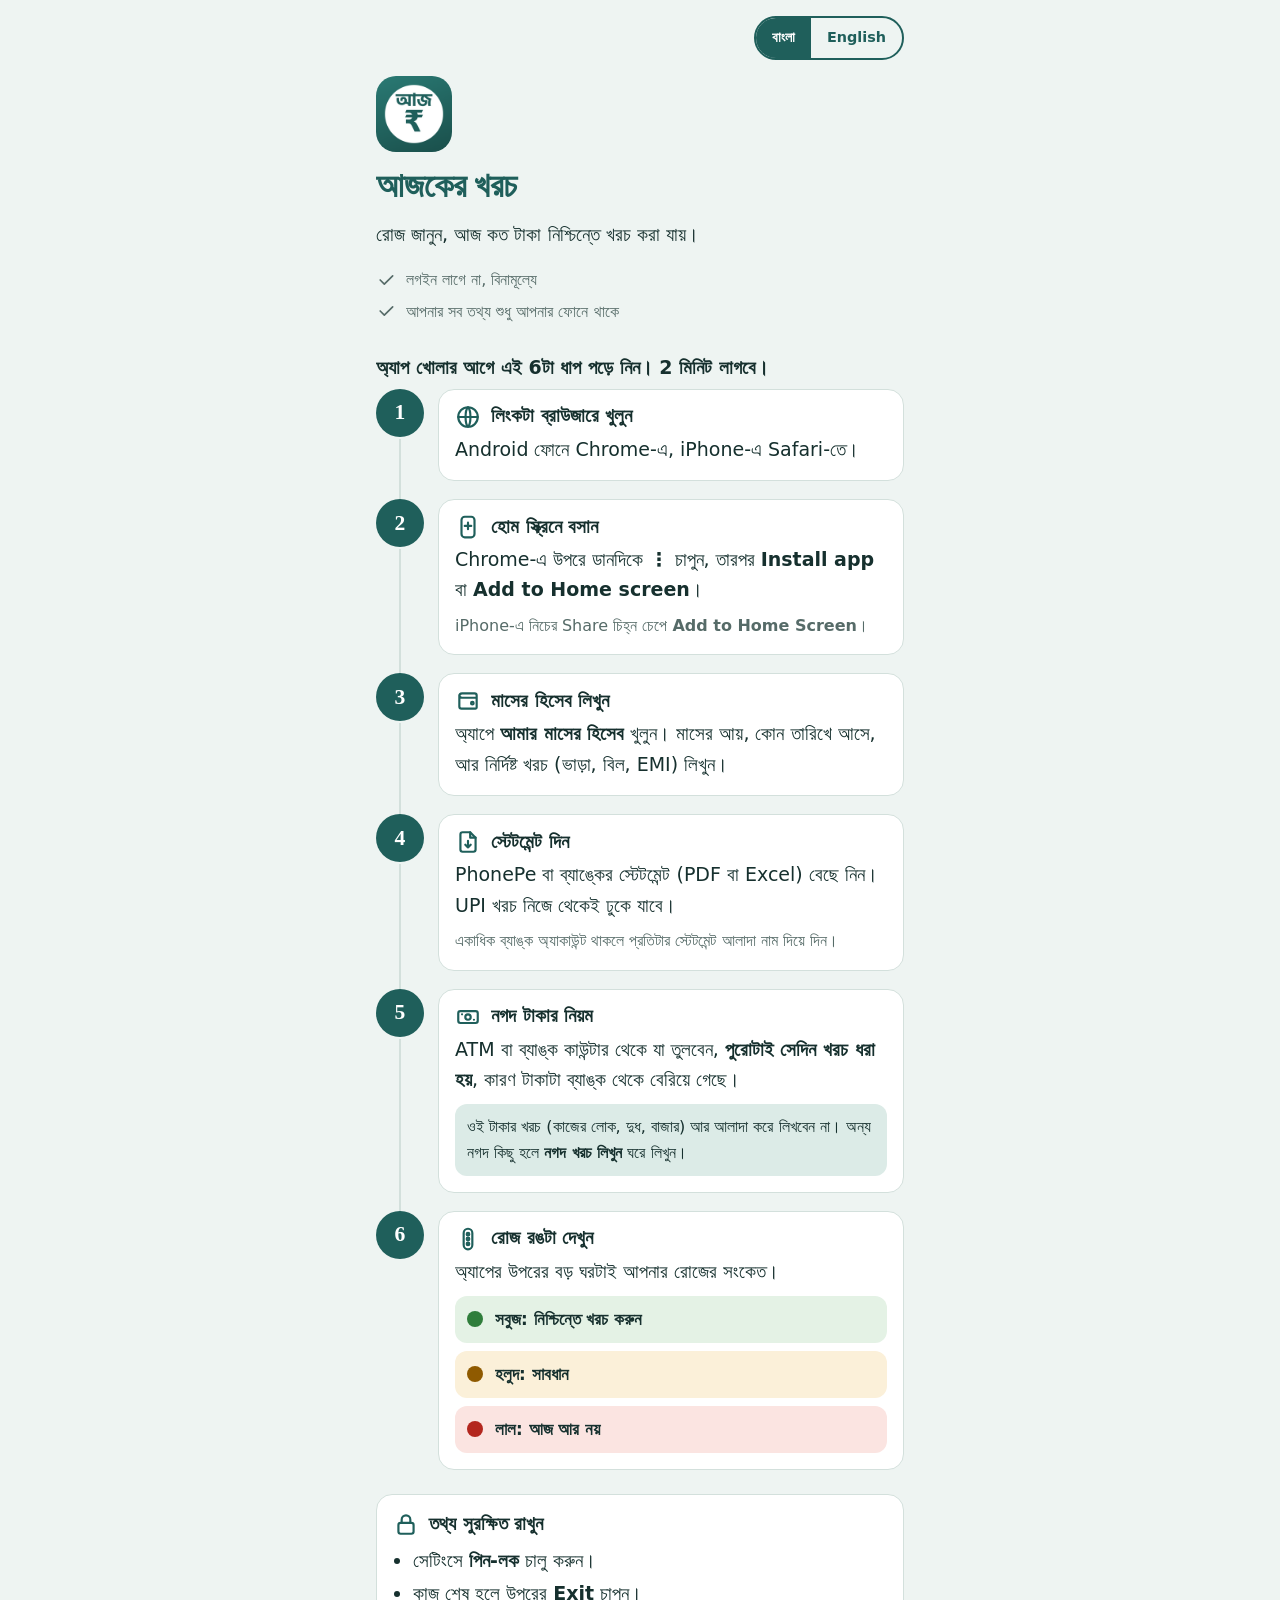
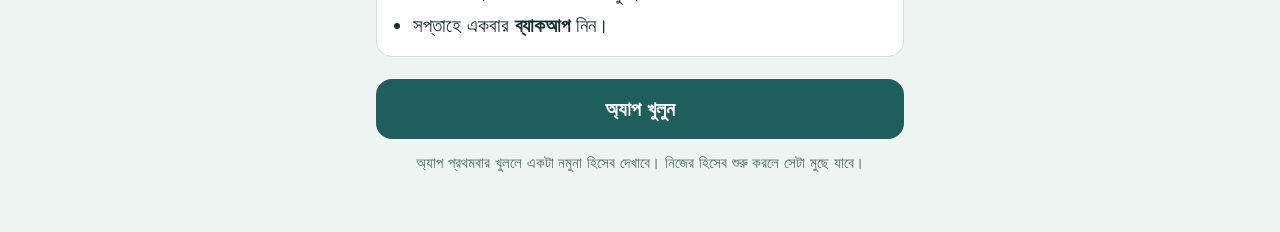
==== guide.html @ 4e5c52bc "Add a one-page start guide (Bengali/English): 6 steps, cash rule, safety tips, Open the app button C" ====
<!doctype html>
<html lang="bn">
<head>
<meta charset="utf-8">
<meta http-equiv="Content-Security-Policy" content="default-src 'none'; script-src 'unsafe-inline'; style-src 'self' 'unsafe-inline' https://fonts.googleapis.com; font-src https://fonts.gstatic.com; img-src 'self'; base-uri 'none'; form-action 'none'">
<meta name="viewport" content="width=device-width, initial-scale=1">
<meta name="theme-color" content="#1f5f5b">
<title>আজকের খরচ · শুরু করার গাইড</title>
<meta name="description" content="আজকের খরচ: ৬টা সহজ ধাপে অ্যাপটা শুরু করুন। Today's Spend: start in 6 easy steps.">
<meta property="og:title" content="আজকের খরচ · Today's Spend">
<meta property="og:description" content="রোজ জানুন আজ কত টাকা নিশ্চিন্তে খরচ করা যায়। ৬টা সহজ ধাপ। No login, your data stays on your phone.">
<meta property="og:image" content="https://pappa6.github.io/ajker-khoroch/icon-512.png">
<meta property="og:type" content="website">
<link rel="icon" href="icon-192.png" type="image/png">
<link rel="apple-touch-icon" href="apple-touch-icon.png">
<link rel="preconnect" href="https://fonts.googleapis.com">
<link rel="stylesheet" href="https://fonts.googleapis.com/css2?family=Hind+Siliguri:wght@400;500;600;700&family=Noto+Serif+Bengali:wght@600;800&display=swap">
<style>
:root{
  color-scheme:light dark;
  --bg:#eef4f2; --card:#ffffff; --ink:#16302e; --muted:#566b68; --line:#d3e0dc;
  --teal:#1f5f5b; --teal-soft:#dcebe7; --on-teal:#ffffff;
  --go:#2f7d3b; --go-bg:#e4f2e5; --wait:#8f5a00; --wait-bg:#fbf0d9; --stop:#b3261e; --stop-bg:#fbe4e1;
  --f-display:"Noto Serif Bengali","Hind Siliguri",Georgia,serif;
  --f-body:"Hind Siliguri","Noto Sans Bengali",system-ui,sans-serif;
}
@media (prefers-color-scheme:dark){:root{
  --bg:#0f1816; --card:#17221f; --ink:#e6eeeb; --muted:#9fb2ad; --line:#2a3a36;
  --teal:#6cc0b8; --teal-soft:#1d3330; --on-teal:#0f1816;
  --go:#7fd08a; --go-bg:#1d3221; --wait:#f0b84c; --wait-bg:#3a2e14; --stop:#f2877f; --stop-bg:#3d1f1c}}
*{box-sizing:border-box}
html{-webkit-text-size-adjust:100%}
body{margin:0;background:var(--bg);color:var(--ink);font-family:var(--f-body);font-size:19px;line-height:1.6}
.wrap{max-width:560px;margin:0 auto;padding:16px 16px 56px}
.top{display:flex;justify-content:flex-end;padding-bottom:8px}
.lang{display:inline-flex;border:2px solid var(--teal);border-radius:999px;overflow:hidden}
.lang button{font:inherit;font-size:.9rem;font-weight:600;border:0;background:transparent;color:var(--teal);padding:6px 16px;min-height:40px;cursor:pointer}
.lang button[aria-pressed="true"]{background:var(--teal);color:var(--on-teal)}
:focus-visible{outline:3px solid var(--teal);outline-offset:3px}

.cover{display:flex;flex-direction:column;gap:14px;padding:8px 0 28px}
.cover img{width:76px;height:76px;border-radius:20px;display:block}
h1{font-family:var(--f-display);font-weight:800;font-size:2.1rem;line-height:1.2;margin:0;color:var(--teal)}
.promise{font-size:1.2rem;margin:0;max-width:30ch}
.facts{list-style:none;margin:2px 0 0;padding:0;display:flex;flex-direction:column;gap:6px;color:var(--muted);font-size:1rem}
.facts li{display:flex;gap:10px;align-items:center}
.facts svg{flex:none;width:20px;height:20px}
.lead{margin:0 0 6px;font-weight:600}

ol.steps{list-style:none;margin:0;padding:0}
.step{position:relative;display:grid;grid-template-columns:48px 1fr;gap:14px;padding-bottom:18px}
.step::before{content:"";position:absolute;left:23px;top:50px;bottom:-2px;width:2px;background:var(--line)}
.step:last-child::before{display:none}
.num{width:48px;height:48px;border-radius:50%;background:var(--teal);color:var(--on-teal);display:grid;place-items:center;font-family:var(--f-display);font-weight:800;font-size:1.35rem;position:relative}
.card{background:var(--card);border:1px solid var(--line);border-radius:16px;padding:14px 16px 16px}
.card h2{display:flex;align-items:center;gap:10px;margin:0 0 4px;font-size:1.2rem;line-height:1.3}
.card h2 svg{flex:none;width:26px;height:26px;color:var(--teal)}
.card p{margin:0;color:var(--ink)}
.card p+p{margin-top:8px}
.card .sub{color:var(--muted);font-size:1rem}
b,strong{font-weight:700}
.rule{margin-top:10px;padding:10px 12px;border-radius:12px;background:var(--teal-soft);font-size:1rem}
.lights{display:grid;gap:8px;margin-top:10px}
.light{display:flex;align-items:center;gap:12px;border-radius:12px;padding:10px 12px;font-weight:600;font-size:1.05rem}
.light i{flex:none;width:16px;height:16px;border-radius:50%;background:currentColor}
.light.go{background:var(--go-bg);color:var(--go)}
.light.wait{background:var(--wait-bg);color:var(--wait)}
.light.stop{background:var(--stop-bg);color:var(--stop)}
.light span{color:var(--ink)}

.safe{background:var(--card);border:1px solid var(--line);border-radius:16px;padding:14px 16px;margin:6px 0 22px}
.safe h2{display:flex;align-items:center;gap:10px;margin:0 0 6px;font-size:1.2rem}
.safe h2 svg{flex:none;width:26px;height:26px;color:var(--teal)}
.safe ul{margin:0;padding-left:20px}
.safe li{margin:2px 0}

.open{display:flex;align-items:center;justify-content:center;gap:10px;min-height:60px;border-radius:16px;background:var(--teal);color:var(--on-teal);font-weight:700;font-size:1.25rem;text-decoration:none;padding:12px 20px}
.open:active{transform:translateY(1px)}
.note{margin:12px 2px 0;color:var(--muted);font-size:.95rem;text-align:center}
@media (max-width:380px){body{font-size:18px}h1{font-size:1.8rem}.step{grid-template-columns:40px 1fr;gap:10px}.num{width:40px;height:40px;font-size:1.15rem}.step::before{left:19px;top:42px}}
</style>
</head>
<body>
<div class="wrap">

  <div class="top">
    <div class="lang" role="group" aria-label="Language / ভাষা">
      <button type="button" id="bBn" aria-pressed="true">বাংলা</button>
      <button type="button" id="bEn" aria-pressed="false">English</button>
    </div>
  </div>

  <header class="cover">
    <img src="icon-192.png" alt="" width="76" height="76">
    <h1 data-bn="আজকের খরচ" data-en="Today's Spend">আজকের খরচ</h1>
    <p class="promise" data-bn="রোজ জানুন, আজ কত টাকা নিশ্চিন্তে খরচ করা যায়।" data-en="Know every day how much you can safely spend today.">রোজ জানুন, আজ কত টাকা নিশ্চিন্তে খরচ করা যায়।</p>
    <ul class="facts">
      <li><svg viewBox="0 0 24 24" fill="none" stroke="currentColor" stroke-width="2" stroke-linecap="round" stroke-linejoin="round" aria-hidden="true"><path d="M5 12l5 5L20 7"/></svg><span data-bn="লগইন লাগে না, বিনামূল্যে" data-en="No login, free to use">লগইন লাগে না, বিনামূল্যে</span></li>
      <li><svg viewBox="0 0 24 24" fill="none" stroke="currentColor" stroke-width="2" stroke-linecap="round" stroke-linejoin="round" aria-hidden="true"><path d="M5 12l5 5L20 7"/></svg><span data-bn="আপনার সব তথ্য শুধু আপনার ফোনে থাকে" data-en="Your data stays only on your phone">আপনার সব তথ্য শুধু আপনার ফোনে থাকে</span></li>
    </ul>
  </header>

  <p class="lead" data-bn="অ্যাপ খোলার আগে এই 6টা ধাপ পড়ে নিন। 2 মিনিট লাগবে।" data-en="Read these 6 steps before you open the app. It takes 2 minutes.">অ্যাপ খোলার আগে এই 6টা ধাপ পড়ে নিন। 2 মিনিট লাগবে।</p>

  <ol class="steps">

    <li class="step">
      <div class="num" aria-hidden="true">1</div>
      <div class="card">
        <h2><svg viewBox="0 0 24 24" fill="none" stroke="currentColor" stroke-width="2" stroke-linecap="round" stroke-linejoin="round" aria-hidden="true"><circle cx="12" cy="12" r="9"/><path d="M3 12h18M12 3c3 3 3 15 0 18M12 3c-3 3-3 15 0 18"/></svg><span data-bn="লিংকটা ব্রাউজারে খুলুন" data-en="Open the link in your browser">লিংকটা ব্রাউজারে খুলুন</span></h2>
        <p data-bn="Android ফোনে Chrome-এ, iPhone-এ Safari-তে।" data-en="Use Chrome on an Android phone, Safari on an iPhone.">Android ফোনে Chrome-এ, iPhone-এ Safari-তে।</p>
      </div>
    </li>

    <li class="step">
      <div class="num" aria-hidden="true">2</div>
      <div class="card">
        <h2><svg viewBox="0 0 24 24" fill="none" stroke="currentColor" stroke-width="2" stroke-linecap="round" stroke-linejoin="round" aria-hidden="true"><rect x="6" y="2.5" width="12" height="19" rx="3"/><path d="M12 8v6M9 11h6"/></svg><span data-bn="হোম স্ক্রিনে বসান" data-en="Add it to your home screen">হোম স্ক্রিনে বসান</span></h2>
        <p data-bn="Chrome-এ উপরে ডানদিকে <b>⋮</b> চাপুন, তারপর <b>Install app</b> বা <b>Add to Home screen</b>।" data-en="In Chrome tap <b>⋮</b> at the top right, then <b>Install app</b> or <b>Add to Home screen</b>.">Chrome-এ উপরে ডানদিকে <b>⋮</b> চাপুন, তারপর <b>Install app</b> বা <b>Add to Home screen</b>।</p>
        <p class="sub" data-bn="iPhone-এ নিচের Share চিহ্ন চেপে <b>Add to Home Screen</b>।" data-en="On iPhone tap the Share icon, then <b>Add to Home Screen</b>.">iPhone-এ নিচের Share চিহ্ন চেপে <b>Add to Home Screen</b>।</p>
      </div>
    </li>

    <li class="step">
      <div class="num" aria-hidden="true">3</div>
      <div class="card">
        <h2><svg viewBox="0 0 24 24" fill="none" stroke="currentColor" stroke-width="2" stroke-linecap="round" stroke-linejoin="round" aria-hidden="true"><path d="M4 7.5A2.5 2.5 0 016.5 5H18a2 2 0 012 2v2H6.5A2.5 2.5 0 014 6.5zM4 7.5V17a2 2 0 002 2h13a1 1 0 001-1V9H6.5"/><circle cx="16" cy="14" r="1.2"/></svg><span data-bn="মাসের হিসেব লিখুন" data-en="Enter your monthly budget">মাসের হিসেব লিখুন</span></h2>
        <p data-bn="অ্যাপে <b>আমার মাসের হিসেব</b> খুলুন। মাসের আয়, কোন তারিখে আসে, আর নির্দিষ্ট খরচ (ভাড়া, বিল, EMI) লিখুন।" data-en="Open <b>My monthly budget</b> in the app. Enter your income, the date it arrives, and fixed costs (rent, bills, EMI).">অ্যাপে <b>আমার মাসের হিসেব</b> খুলুন। মাসের আয়, কোন তারিখে আসে, আর নির্দিষ্ট খরচ (ভাড়া, বিল, EMI) লিখুন।</p>
      </div>
    </li>

    <li class="step">
      <div class="num" aria-hidden="true">4</div>
      <div class="card">
        <h2><svg viewBox="0 0 24 24" fill="none" stroke="currentColor" stroke-width="2" stroke-linecap="round" stroke-linejoin="round" aria-hidden="true"><path d="M14 3H7a2 2 0 00-2 2v14a2 2 0 002 2h10a2 2 0 002-2V8z"/><path d="M14 3v5h5M12 11v6M9.5 14.5L12 17l2.5-2.5"/></svg><span data-bn="স্টেটমেন্ট দিন" data-en="Add your statement">স্টেটমেন্ট দিন</span></h2>
        <p data-bn="PhonePe বা ব্যাঙ্কের স্টেটমেন্ট (PDF বা Excel) বেছে নিন। UPI খরচ নিজে থেকেই ঢুকে যাবে।" data-en="Choose your PhonePe or bank statement (PDF or Excel). Your UPI payments are added automatically.">PhonePe বা ব্যাঙ্কের স্টেটমেন্ট (PDF বা Excel) বেছে নিন। UPI খরচ নিজে থেকেই ঢুকে যাবে।</p>
        <p class="sub" data-bn="একাধিক ব্যাঙ্ক অ্যাকাউন্ট থাকলে প্রতিটার স্টেটমেন্ট আলাদা নাম দিয়ে দিন।" data-en="With more than one bank account, add each statement under its own name.">একাধিক ব্যাঙ্ক অ্যাকাউন্ট থাকলে প্রতিটার স্টেটমেন্ট আলাদা নাম দিয়ে দিন।</p>
      </div>
    </li>

    <li class="step">
      <div class="num" aria-hidden="true">5</div>
      <div class="card">
        <h2><svg viewBox="0 0 24 24" fill="none" stroke="currentColor" stroke-width="2" stroke-linecap="round" stroke-linejoin="round" aria-hidden="true"><rect x="3" y="6.5" width="18" height="11" rx="2"/><circle cx="12" cy="12" r="2.5"/><path d="M6.5 9.5v.01M17.5 14.5v.01"/></svg><span data-bn="নগদ টাকার নিয়ম" data-en="The cash rule">নগদ টাকার নিয়ম</span></h2>
        <p data-bn="ATM বা ব্যাঙ্ক কাউন্টার থেকে যা তুলবেন, <b>পুরোটাই সেদিন খরচ ধরা হয়</b>, কারণ টাকাটা ব্যাঙ্ক থেকে বেরিয়ে গেছে।" data-en="Whatever you take out at an ATM or bank counter <b>counts as spent in full that day</b>, because it has left your bank.">ATM বা ব্যাঙ্ক কাউন্টার থেকে যা তুলবেন, <b>পুরোটাই সেদিন খরচ ধরা হয়</b>, কারণ টাকাটা ব্যাঙ্ক থেকে বেরিয়ে গেছে।</p>
        <div class="rule" data-bn="ওই টাকার খরচ (কাজের লোক, দুধ, বাজার) আর আলাদা করে লিখবেন না। অন্য নগদ কিছু হলে <b>নগদ খরচ লিখুন</b> ঘরে লিখুন।" data-en="Do not enter spending from that cash again (help, milk, groceries). For any other cash, use <b>Add cash spending</b>.">ওই টাকার খরচ (কাজের লোক, দুধ, বাজার) আর আলাদা করে লিখবেন না। অন্য নগদ কিছু হলে <b>নগদ খরচ লিখুন</b> ঘরে লিখুন।</div>
      </div>
    </li>

    <li class="step">
      <div class="num" aria-hidden="true">6</div>
      <div class="card">
        <h2><svg viewBox="0 0 24 24" fill="none" stroke="currentColor" stroke-width="2" stroke-linecap="round" stroke-linejoin="round" aria-hidden="true"><rect x="8" y="2.5" width="8" height="19" rx="4"/><circle cx="12" cy="7.5" r="1.2"/><circle cx="12" cy="12" r="1.2"/><circle cx="12" cy="16.5" r="1.2"/></svg><span data-bn="রোজ রঙটা দেখুন" data-en="Check the colour every day">রোজ রঙটা দেখুন</span></h2>
        <p data-bn="অ্যাপের উপরের বড় ঘরটাই আপনার রোজের সংকেত।" data-en="The big box at the top of the app is your daily signal.">অ্যাপের উপরের বড় ঘরটাই আপনার রোজের সংকেত।</p>
        <div class="lights">
          <div class="light go"><i></i><span data-bn="সবুজ: নিশ্চিন্তে খরচ করুন" data-en="Green: spend freely">সবুজ: নিশ্চিন্তে খরচ করুন</span></div>
          <div class="light wait"><i></i><span data-bn="হলুদ: সাবধান" data-en="Yellow: be careful">হলুদ: সাবধান</span></div>
          <div class="light stop"><i></i><span data-bn="লাল: আজ আর নয়" data-en="Red: stop for today">লাল: আজ আর নয়</span></div>
        </div>
      </div>
    </li>

  </ol>

  <section class="safe" aria-labelledby="safeH">
    <h2 id="safeH"><svg viewBox="0 0 24 24" fill="none" stroke="currentColor" stroke-width="2" stroke-linecap="round" stroke-linejoin="round" aria-hidden="true"><rect x="5" y="11" width="14" height="10" rx="2"/><path d="M8 11V8a4 4 0 018 0v3"/></svg><span data-bn="তথ্য সুরক্ষিত রাখুন" data-en="Keep your data safe">তথ্য সুরক্ষিত রাখুন</span></h2>
    <ul>
      <li data-bn="সেটিংসে <b>পিন-লক</b> চালু করুন।" data-en="Turn on the <b>PIN lock</b> in settings.">সেটিংসে <b>পিন-লক</b> চালু করুন।</li>
      <li data-bn="কাজ শেষ হলে উপরের <b>Exit</b> চাপুন।" data-en="When you finish, tap <b>Exit</b> at the top.">কাজ শেষ হলে উপরের <b>Exit</b> চাপুন।</li>
      <li data-bn="সপ্তাহে একবার <b>ব্যাকআপ</b> নিন।" data-en="Take a <b>backup</b> once a week.">সপ্তাহে একবার <b>ব্যাকআপ</b> নিন।</li>
    </ul>
  </section>

  <a class="open" href="./" data-bn="অ্যাপ খুলুন" data-en="Open the app">অ্যাপ খুলুন</a>
  <p class="note" data-bn="অ্যাপ প্রথমবার খুললে একটা নমুনা হিসেব দেখাবে। নিজের হিসেব শুরু করলে সেটা মুছে যাবে।" data-en="The first time, the app shows a sample budget. It disappears when you start your own.">অ্যাপ প্রথমবার খুললে একটা নমুনা হিসেব দেখাবে। নিজের হিসেব শুরু করলে সেটা মুছে যাবে।</p>

</div>
<script>
(function(){
  var KEY="ajkerKhoroch.guideLang",lang="bn";
  try{var s=localStorage.getItem(KEY);if(s==="en"||s==="bn")lang=s}catch(e){}
  function apply(){
    document.documentElement.lang=lang;
    var els=document.querySelectorAll("[data-bn]");
    for(var i=0;i<els.length;i++){var t=els[i].getAttribute("data-"+lang);if(t!==null)els[i].innerHTML=t}
    document.title=lang==="en"?"Today's Spend · Getting started":"আজকের খরচ · শুরু করার গাইড";
    document.getElementById("bBn").setAttribute("aria-pressed",lang==="bn");
    document.getElementById("bEn").setAttribute("aria-pressed",lang==="en");
  }
  function set(l){lang=l;try{localStorage.setItem(KEY,l)}catch(e){}apply()}
  document.getElementById("bBn").onclick=function(){set("bn")};
  document.getElementById("bEn").onclick=function(){set("en")};
  apply();
})();
</script>
</body>
</html>
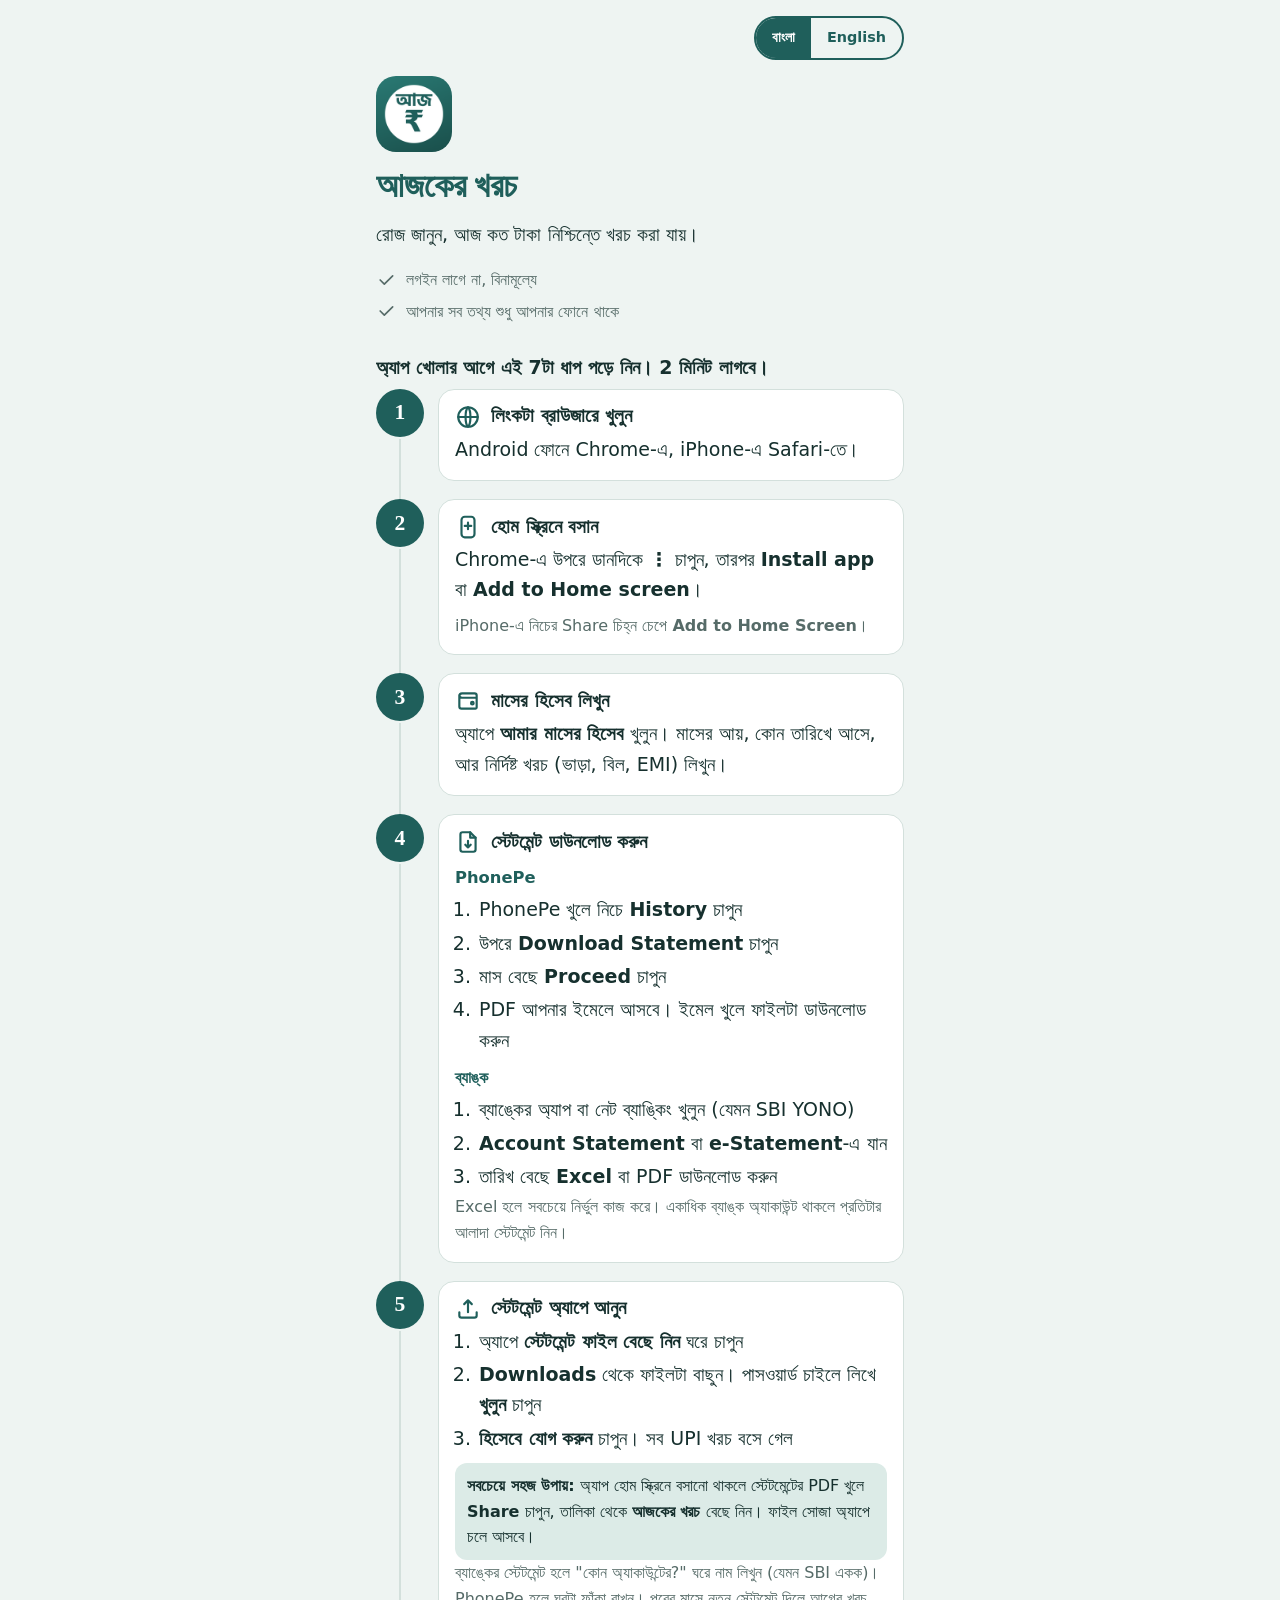
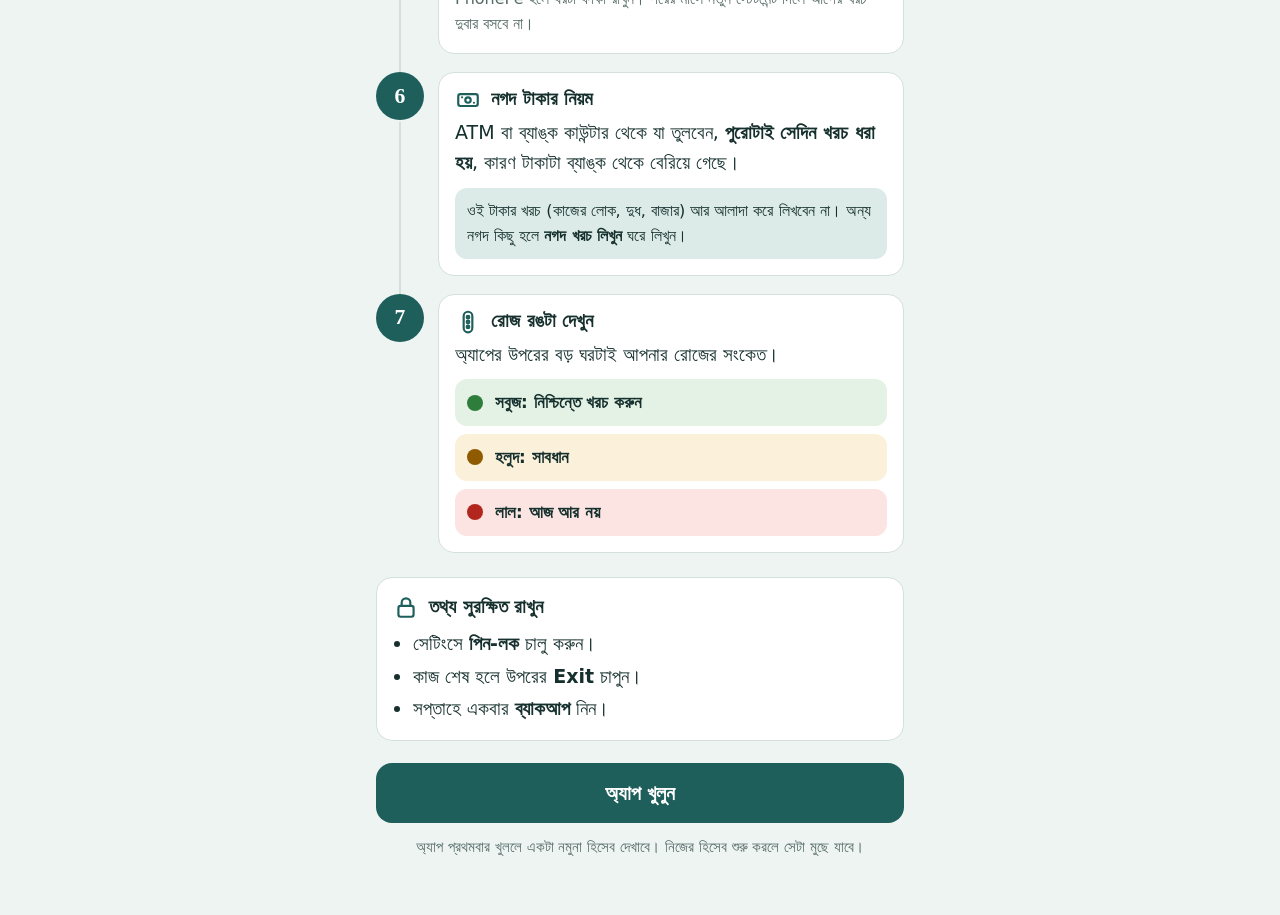
==== commit 914571ee: "Guide: add how to download a statement (PhonePe / bank) and how to bring it into the app; now 7 step" ====
--- a/guide.html
+++ b/guide.html
@@ -2,13 +2,13 @@
 <html lang="bn">
 <head>
 <meta charset="utf-8">
-<meta http-equiv="Content-Security-Policy" content="default-src 'none'; script-src 'unsafe-inline'; style-src 'self' 'unsafe-inline' https://fonts.googleapis.com; font-src https://fonts.gstatic.com; img-src 'self'; base-uri 'none'; form-action 'none'">
+<meta http-equiv="Content-Security-Policy" content="default-src 'none'; script-src 'unsafe-inline'; style-src 'self' 'unsafe-inline' https://fonts.googleapis.com; font-src https://fonts.gstatic.com; img-src 'self' data:; base-uri 'none'; form-action 'none'">
 <meta name="viewport" content="width=device-width, initial-scale=1">
 <meta name="theme-color" content="#1f5f5b">
 <title>আজকের খরচ · শুরু করার গাইড</title>
-<meta name="description" content="আজকের খরচ: ৬টা সহজ ধাপে অ্যাপটা শুরু করুন। Today's Spend: start in 6 easy steps.">
+<meta name="description" content="আজকের খরচ: 7টা সহজ ধাপে অ্যাপটা শুরু করুন। Today's Spend: start in 7 easy steps.">
 <meta property="og:title" content="আজকের খরচ · Today's Spend">
-<meta property="og:description" content="রোজ জানুন আজ কত টাকা নিশ্চিন্তে খরচ করা যায়। ৬টা সহজ ধাপ। No login, your data stays on your phone.">
+<meta property="og:description" content="রোজ জানুন আজ কত টাকা নিশ্চিন্তে খরচ করা যায়। 7টা সহজ ধাপ। No login, your data stays on your phone.">
 <meta property="og:image" content="https://pappa6.github.io/ajker-khoroch/icon-512.png">
 <meta property="og:type" content="website">
 <link rel="icon" href="icon-192.png" type="image/png">
@@ -59,6 +59,8 @@
 .card p+p{margin-top:8px}
 .card .sub{color:var(--muted);font-size:1rem}
 b,strong{font-weight:700}
+.how{margin:10px 0 0}.how h3{margin:0 0 2px;font-size:1.02rem;color:var(--teal);font-weight:700}
+ol.mini{margin:0;padding-left:22px}ol.mini li{margin:3px 0;padding-left:2px}
 .rule{margin-top:10px;padding:10px 12px;border-radius:12px;background:var(--teal-soft);font-size:1rem}
 .lights{display:grid;gap:8px;margin-top:10px}
 .light{display:flex;align-items:center;gap:12px;border-radius:12px;padding:10px 12px;font-weight:600;font-size:1.05rem}
@@ -91,7 +93,7 @@
   </div>
 
   <header class="cover">
-    <img src="icon-192.png" alt="" width="76" height="76">
+    <img src="[data-uri]" alt="" width="76" height="76">
     <h1 data-bn="আজকের খরচ" data-en="Today's Spend">আজকের খরচ</h1>
     <p class="promise" data-bn="রোজ জানুন, আজ কত টাকা নিশ্চিন্তে খরচ করা যায়।" data-en="Know every day how much you can safely spend today.">রোজ জানুন, আজ কত টাকা নিশ্চিন্তে খরচ করা যায়।</p>
     <ul class="facts">
@@ -100,7 +102,7 @@
     </ul>
   </header>
 
-  <p class="lead" data-bn="অ্যাপ খোলার আগে এই 6টা ধাপ পড়ে নিন। 2 মিনিট লাগবে।" data-en="Read these 6 steps before you open the app. It takes 2 minutes.">অ্যাপ খোলার আগে এই 6টা ধাপ পড়ে নিন। 2 মিনিট লাগবে।</p>
+  <p class="lead" data-bn="অ্যাপ খোলার আগে এই 7টা ধাপ পড়ে নিন। 2 মিনিট লাগবে।" data-en="Read these 7 steps before you open the app. It takes 2 minutes.">অ্যাপ খোলার আগে এই 7টা ধাপ পড়ে নিন। 2 মিনিট লাগবে।</p>
 
   <ol class="steps">
 
@@ -132,14 +134,25 @@
     <li class="step">
       <div class="num" aria-hidden="true">4</div>
       <div class="card">
-        <h2><svg viewBox="0 0 24 24" fill="none" stroke="currentColor" stroke-width="2" stroke-linecap="round" stroke-linejoin="round" aria-hidden="true"><path d="M14 3H7a2 2 0 00-2 2v14a2 2 0 002 2h10a2 2 0 002-2V8z"/><path d="M14 3v5h5M12 11v6M9.5 14.5L12 17l2.5-2.5"/></svg><span data-bn="স্টেটমেন্ট দিন" data-en="Add your statement">স্টেটমেন্ট দিন</span></h2>
-        <p data-bn="PhonePe বা ব্যাঙ্কের স্টেটমেন্ট (PDF বা Excel) বেছে নিন। UPI খরচ নিজে থেকেই ঢুকে যাবে।" data-en="Choose your PhonePe or bank statement (PDF or Excel). Your UPI payments are added automatically.">PhonePe বা ব্যাঙ্কের স্টেটমেন্ট (PDF বা Excel) বেছে নিন। UPI খরচ নিজে থেকেই ঢুকে যাবে।</p>
-        <p class="sub" data-bn="একাধিক ব্যাঙ্ক অ্যাকাউন্ট থাকলে প্রতিটার স্টেটমেন্ট আলাদা নাম দিয়ে দিন।" data-en="With more than one bank account, add each statement under its own name.">একাধিক ব্যাঙ্ক অ্যাকাউন্ট থাকলে প্রতিটার স্টেটমেন্ট আলাদা নাম দিয়ে দিন।</p>
+        <h2><svg viewBox="0 0 24 24" fill="none" stroke="currentColor" stroke-width="2" stroke-linecap="round" stroke-linejoin="round" aria-hidden="true"><path d="M14 3H7a2 2 0 00-2 2v14a2 2 0 002 2h10a2 2 0 002-2V8z"/><path d="M14 3v5h5M12 11v6M9.5 14.5L12 17l2.5-2.5"/></svg><span data-bn="স্টেটমেন্ট ডাউনলোড করুন" data-en="Download your statement">স্টেটমেন্ট ডাউনলোড করুন</span></h2>
+        <div class="how"><h3>PhonePe</h3><ol class="mini"><li data-bn="PhonePe খুলে নিচে <b>History</b> চাপুন" data-en="Open PhonePe and tap <b>History</b> at the bottom">PhonePe খুলে নিচে <b>History</b> চাপুন</li><li data-bn="উপরে <b>Download Statement</b> চাপুন" data-en="Tap <b>Download Statement</b> at the top">উপরে <b>Download Statement</b> চাপুন</li><li data-bn="মাস বেছে <b>Proceed</b> চাপুন" data-en="Choose the months and tap <b>Proceed</b>">মাস বেছে <b>Proceed</b> চাপুন</li><li data-bn="PDF আপনার ইমেলে আসবে। ইমেল খুলে ফাইলটা ডাউনলোড করুন" data-en="The PDF arrives in your email. Open it and download the file">PDF আপনার ইমেলে আসবে। ইমেল খুলে ফাইলটা ডাউনলোড করুন</li></ol></div>
+        <div class="how"><h3 data-bn="ব্যাঙ্ক" data-en="Bank">ব্যাঙ্ক</h3><ol class="mini"><li data-bn="ব্যাঙ্কের অ্যাপ বা নেট ব্যাঙ্কিং খুলুন (যেমন SBI YONO)" data-en="Open your bank app or net banking (for example SBI YONO)">ব্যাঙ্কের অ্যাপ বা নেট ব্যাঙ্কিং খুলুন (যেমন SBI YONO)</li><li data-bn="<b>Account Statement</b> বা <b>e-Statement</b>-এ যান" data-en="Go to <b>Account Statement</b> or <b>e-Statement</b>"><b>Account Statement</b> বা <b>e-Statement</b>-এ যান</li><li data-bn="তারিখ বেছে <b>Excel</b> বা PDF ডাউনলোড করুন" data-en="Choose the dates and download as <b>Excel</b> or PDF">তারিখ বেছে <b>Excel</b> বা PDF ডাউনলোড করুন</li></ol></div>
+        <p class="sub" data-bn="Excel হলে সবচেয়ে নির্ভুল কাজ করে। একাধিক ব্যাঙ্ক অ্যাকাউন্ট থাকলে প্রতিটার আলাদা স্টেটমেন্ট নিন।" data-en="Excel works most accurately. With more than one bank account, download a separate statement for each.">Excel হলে সবচেয়ে নির্ভুল কাজ করে। একাধিক ব্যাঙ্ক অ্যাকাউন্ট থাকলে প্রতিটার আলাদা স্টেটমেন্ট নিন।</p>
       </div>
     </li>
 
     <li class="step">
       <div class="num" aria-hidden="true">5</div>
+      <div class="card">
+        <h2><svg viewBox="0 0 24 24" fill="none" stroke="currentColor" stroke-width="2" stroke-linecap="round" stroke-linejoin="round" aria-hidden="true"><path d="M4 15v3a2 2 0 002 2h12a2 2 0 002-2v-3"/><path d="M12 15V4M8.5 7.5L12 4l3.5 3.5"/></svg><span data-bn="স্টেটমেন্ট অ্যাপে আনুন" data-en="Bring the statement into the app">স্টেটমেন্ট অ্যাপে আনুন</span></h2>
+        <ol class="mini"><li data-bn="অ্যাপে <b>স্টেটমেন্ট ফাইল বেছে নিন</b> ঘরে চাপুন" data-en="In the app tap <b>Choose statement file</b>">অ্যাপে <b>স্টেটমেন্ট ফাইল বেছে নিন</b> ঘরে চাপুন</li><li data-bn="<b>Downloads</b> থেকে ফাইলটা বাছুন। পাসওয়ার্ড চাইলে লিখে <b>খুলুন</b> চাপুন" data-en="Pick the file from <b>Downloads</b>. If it asks for a password, type it and tap <b>Open</b>"><b>Downloads</b> থেকে ফাইলটা বাছুন। পাসওয়ার্ড চাইলে লিখে <b>খুলুন</b> চাপুন</li><li data-bn="<b>হিসেবে যোগ করুন</b> চাপুন। সব UPI খরচ বসে গেল" data-en="Tap <b>Add to my budget</b>. All your UPI payments are in"><b>হিসেবে যোগ করুন</b> চাপুন। সব UPI খরচ বসে গেল</li></ol>
+        <div class="rule" data-bn="<b>সবচেয়ে সহজ উপায়:</b> অ্যাপ হোম স্ক্রিনে বসানো থাকলে স্টেটমেন্টের PDF খুলে <b>Share</b> চাপুন, তালিকা থেকে <b>আজকের খরচ</b> বেছে নিন। ফাইল সোজা অ্যাপে চলে আসবে।" data-en="<b>Easiest way:</b> once the app is on your home screen, open the statement PDF, tap <b>Share</b>, and choose <b>Today's Spend</b> from the list. The file goes straight into the app."><b>সবচেয়ে সহজ উপায়:</b> অ্যাপ হোম স্ক্রিনে বসানো থাকলে স্টেটমেন্টের PDF খুলে <b>Share</b> চাপুন, তালিকা থেকে <b>আজকের খরচ</b> বেছে নিন। ফাইল সোজা অ্যাপে চলে আসবে।</div>
+        <p class="sub" data-bn="ব্যাঙ্কের স্টেটমেন্ট হলে &quot;কোন অ্যাকাউন্টের?&quot; ঘরে নাম লিখুন (যেমন SBI একক)। PhonePe হলে ঘরটা ফাঁকা রাখুন। পরের মাসে নতুন স্টেটমেন্ট দিলে আগের খরচ দুবার বসবে না।" data-en="For a bank statement, type a name in the &quot;Which account?&quot; box (for example SBI single). For PhonePe leave it empty. Next month, add the new statement; earlier payments are not added twice.">ব্যাঙ্কের স্টেটমেন্ট হলে &quot;কোন অ্যাকাউন্টের?&quot; ঘরে নাম লিখুন (যেমন SBI একক)। PhonePe হলে ঘরটা ফাঁকা রাখুন। পরের মাসে নতুন স্টেটমেন্ট দিলে আগের খরচ দুবার বসবে না।</p>
+      </div>
+    </li>
+
+    <li class="step">
+      <div class="num" aria-hidden="true">6</div>
       <div class="card">
         <h2><svg viewBox="0 0 24 24" fill="none" stroke="currentColor" stroke-width="2" stroke-linecap="round" stroke-linejoin="round" aria-hidden="true"><rect x="3" y="6.5" width="18" height="11" rx="2"/><circle cx="12" cy="12" r="2.5"/><path d="M6.5 9.5v.01M17.5 14.5v.01"/></svg><span data-bn="নগদ টাকার নিয়ম" data-en="The cash rule">নগদ টাকার নিয়ম</span></h2>
         <p data-bn="ATM বা ব্যাঙ্ক কাউন্টার থেকে যা তুলবেন, <b>পুরোটাই সেদিন খরচ ধরা হয়</b>, কারণ টাকাটা ব্যাঙ্ক থেকে বেরিয়ে গেছে।" data-en="Whatever you take out at an ATM or bank counter <b>counts as spent in full that day</b>, because it has left your bank.">ATM বা ব্যাঙ্ক কাউন্টার থেকে যা তুলবেন, <b>পুরোটাই সেদিন খরচ ধরা হয়</b>, কারণ টাকাটা ব্যাঙ্ক থেকে বেরিয়ে গেছে।</p>
@@ -148,7 +161,7 @@
     </li>
 
     <li class="step">
-      <div class="num" aria-hidden="true">6</div>
+      <div class="num" aria-hidden="true">7</div>
       <div class="card">
         <h2><svg viewBox="0 0 24 24" fill="none" stroke="currentColor" stroke-width="2" stroke-linecap="round" stroke-linejoin="round" aria-hidden="true"><rect x="8" y="2.5" width="8" height="19" rx="4"/><circle cx="12" cy="7.5" r="1.2"/><circle cx="12" cy="12" r="1.2"/><circle cx="12" cy="16.5" r="1.2"/></svg><span data-bn="রোজ রঙটা দেখুন" data-en="Check the colour every day">রোজ রঙটা দেখুন</span></h2>
         <p data-bn="অ্যাপের উপরের বড় ঘরটাই আপনার রোজের সংকেত।" data-en="The big box at the top of the app is your daily signal.">অ্যাপের উপরের বড় ঘরটাই আপনার রোজের সংকেত।</p>
@@ -171,7 +184,7 @@
     </ul>
   </section>
 
-  <a class="open" href="./" data-bn="অ্যাপ খুলুন" data-en="Open the app">অ্যাপ খুলুন</a>
+  <a class="open" href="https://pappa6.github.io/ajker-khoroch/" target="_blank" rel="noopener" data-bn="অ্যাপ খুলুন" data-en="Open the app">অ্যাপ খুলুন</a>
   <p class="note" data-bn="অ্যাপ প্রথমবার খুললে একটা নমুনা হিসেব দেখাবে। নিজের হিসেব শুরু করলে সেটা মুছে যাবে।" data-en="The first time, the app shows a sample budget. It disappears when you start your own.">অ্যাপ প্রথমবার খুললে একটা নমুনা হিসেব দেখাবে। নিজের হিসেব শুরু করলে সেটা মুছে যাবে।</p>
 
 </div>
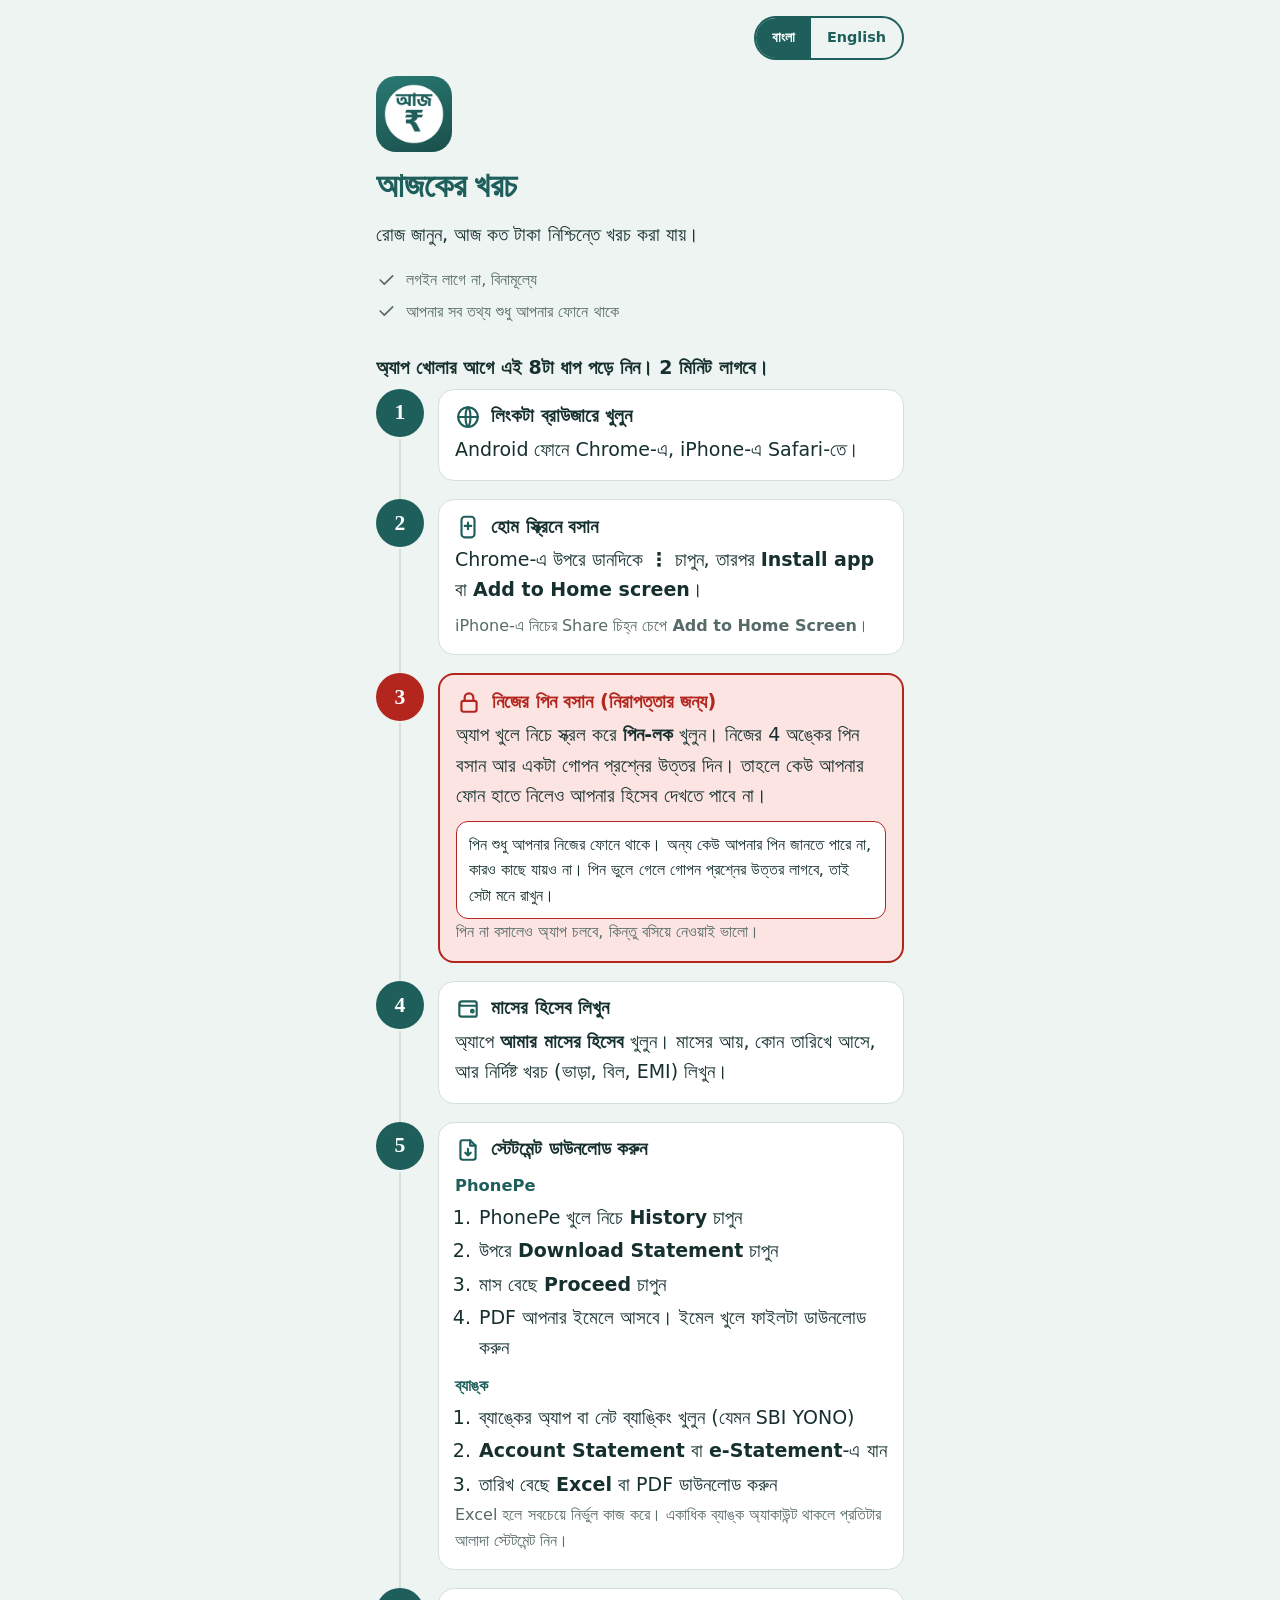
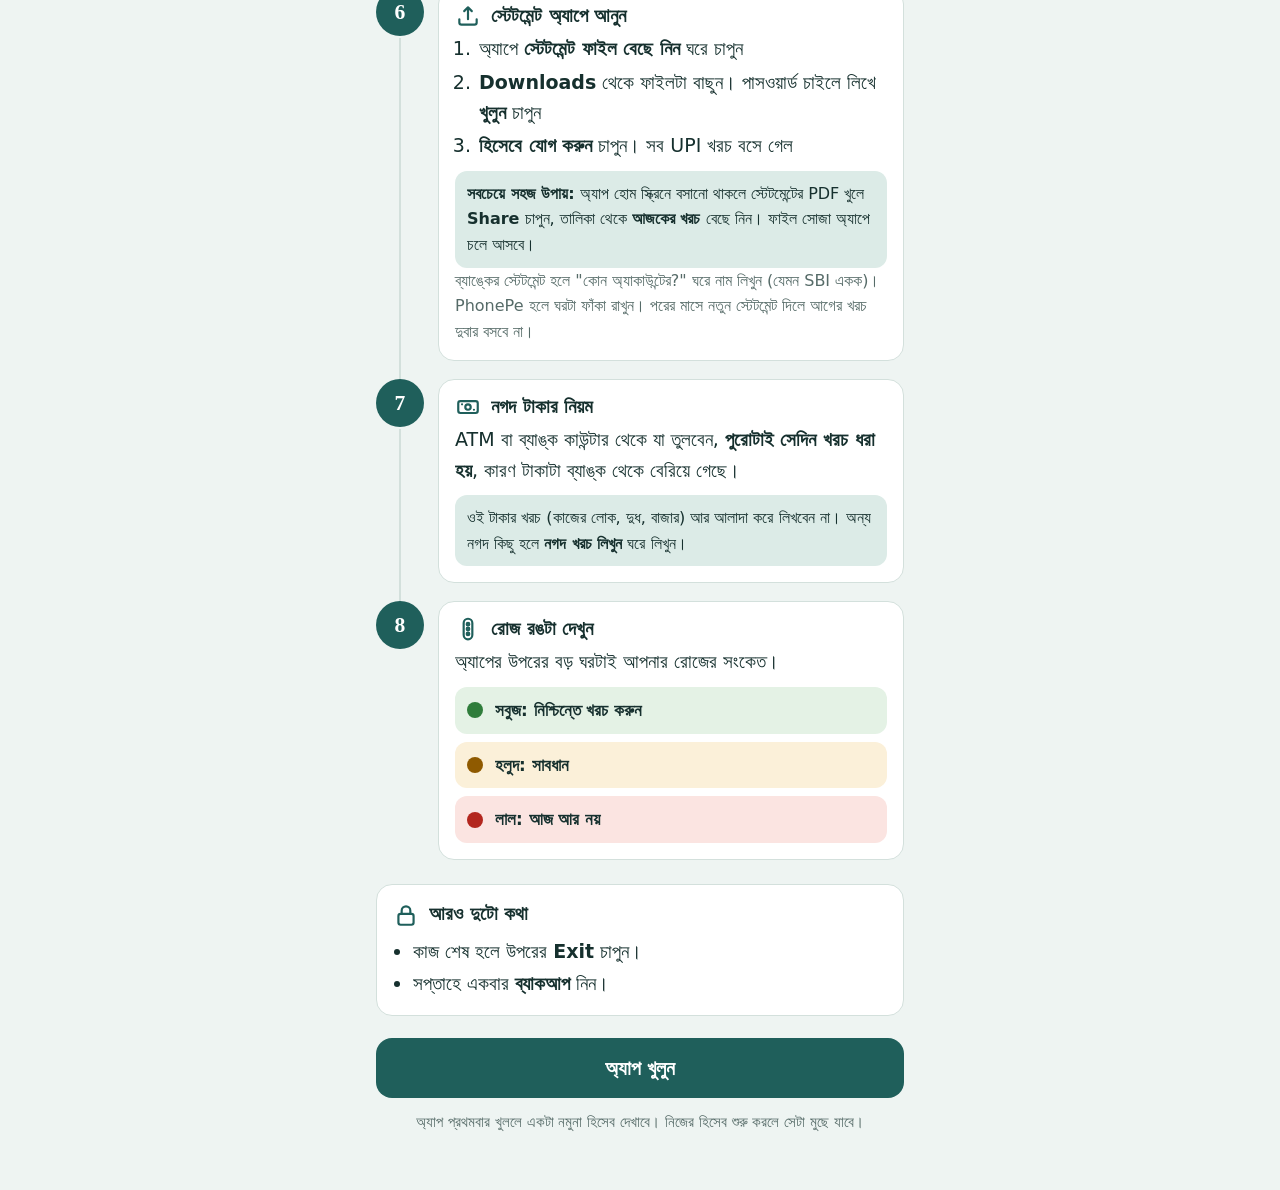
==== commit e33269a0: "Guide: prominent red 'set your own PIN' step; app first-time card gets the same reminder Co-Authored" ====
--- a/guide.html
+++ b/guide.html
@@ -6,9 +6,9 @@
 <meta name="viewport" content="width=device-width, initial-scale=1">
 <meta name="theme-color" content="#1f5f5b">
 <title>আজকের খরচ · শুরু করার গাইড</title>
-<meta name="description" content="আজকের খরচ: 7টা সহজ ধাপে অ্যাপটা শুরু করুন। Today's Spend: start in 7 easy steps.">
+<meta name="description" content="আজকের খরচ: 8টা সহজ ধাপে অ্যাপটা শুরু করুন। Today's Spend: start in 8 easy steps.">
 <meta property="og:title" content="আজকের খরচ · Today's Spend">
-<meta property="og:description" content="রোজ জানুন আজ কত টাকা নিশ্চিন্তে খরচ করা যায়। 7টা সহজ ধাপ। No login, your data stays on your phone.">
+<meta property="og:description" content="রোজ জানুন আজ কত টাকা নিশ্চিন্তে খরচ করা যায়। 8টা সহজ ধাপ। No login, your data stays on your phone.">
 <meta property="og:image" content="https://pappa6.github.io/ajker-khoroch/icon-512.png">
 <meta property="og:type" content="website">
 <link rel="icon" href="icon-192.png" type="image/png">
@@ -59,6 +59,7 @@
 .card p+p{margin-top:8px}
 .card .sub{color:var(--muted);font-size:1rem}
 b,strong{font-weight:700}
+.step.alert .num{background:var(--stop);color:#fff}.step.alert .card{border:2px solid var(--stop);background:var(--stop-bg)}.step.alert .card h2,.step.alert .card h2 svg{color:var(--stop)}.step.alert .rule{background:var(--card);border:1px solid var(--stop)}
 .how{margin:10px 0 0}.how h3{margin:0 0 2px;font-size:1.02rem;color:var(--teal);font-weight:700}
 ol.mini{margin:0;padding-left:22px}ol.mini li{margin:3px 0;padding-left:2px}
 .rule{margin-top:10px;padding:10px 12px;border-radius:12px;background:var(--teal-soft);font-size:1rem}
@@ -102,7 +103,7 @@
     </ul>
   </header>
 
-  <p class="lead" data-bn="অ্যাপ খোলার আগে এই 7টা ধাপ পড়ে নিন। 2 মিনিট লাগবে।" data-en="Read these 7 steps before you open the app. It takes 2 minutes.">অ্যাপ খোলার আগে এই 7টা ধাপ পড়ে নিন। 2 মিনিট লাগবে।</p>
+  <p class="lead" data-bn="অ্যাপ খোলার আগে এই 8টা ধাপ পড়ে নিন। 2 মিনিট লাগবে।" data-en="Read these 8 steps before you open the app. It takes 2 minutes.">অ্যাপ খোলার আগে এই 8টা ধাপ পড়ে নিন। 2 মিনিট লাগবে।</p>
 
   <ol class="steps">
 
@@ -123,8 +124,18 @@
       </div>
     </li>
 
-    <li class="step">
+    <li class="step alert">
       <div class="num" aria-hidden="true">3</div>
+      <div class="card">
+        <h2><svg viewBox="0 0 24 24" fill="none" stroke="currentColor" stroke-width="2" stroke-linecap="round" stroke-linejoin="round" aria-hidden="true"><rect x="5" y="11" width="14" height="10" rx="2"/><path d="M8 11V8a4 4 0 018 0v3"/></svg><span data-bn="নিজের পিন বসান (নিরাপত্তার জন্য)" data-en="Set your own PIN (for your safety)">নিজের পিন বসান (নিরাপত্তার জন্য)</span></h2>
+        <p data-bn="অ্যাপ খুলে নিচে স্ক্রল করে <b>পিন-লক</b> খুলুন। নিজের 4 অঙ্কের পিন বসান আর একটা গোপন প্রশ্নের উত্তর দিন। তাহলে কেউ আপনার ফোন হাতে নিলেও আপনার হিসেব দেখতে পাবে না।" data-en="Open the app, scroll down and open <b>PIN lock</b>. Choose your own 4-digit PIN and answer one secret question. Then nobody who picks up your phone can see your budget.">অ্যাপ খুলে নিচে স্ক্রল করে <b>পিন-লক</b> খুলুন। নিজের 4 অঙ্কের পিন বসান আর একটা গোপন প্রশ্নের উত্তর দিন। তাহলে কেউ আপনার ফোন হাতে নিলেও আপনার হিসেব দেখতে পাবে না।</p>
+        <div class="rule" data-bn="পিন শুধু আপনার নিজের ফোনে থাকে। অন্য কেউ আপনার পিন জানতে পারে না, কারও কাছে যায়ও না। পিন ভুলে গেলে গোপন প্রশ্নের উত্তর লাগবে, তাই সেটা মনে রাখুন।" data-en="Your PIN stays only on your own phone. Nobody else can see it and it is never sent anywhere. If you forget the PIN you need the secret answer, so remember it.">পিন শুধু আপনার নিজের ফোনে থাকে। অন্য কেউ আপনার পিন জানতে পারে না, কারও কাছে যায়ও না। পিন ভুলে গেলে গোপন প্রশ্নের উত্তর লাগবে, তাই সেটা মনে রাখুন।</div>
+        <p class="sub" data-bn="পিন না বসালেও অ্যাপ চলবে, কিন্তু বসিয়ে নেওয়াই ভালো।" data-en="The app also works without a PIN, but setting one is better.">পিন না বসালেও অ্যাপ চলবে, কিন্তু বসিয়ে নেওয়াই ভালো।</p>
+      </div>
+    </li>
+
+    <li class="step">
+      <div class="num" aria-hidden="true">4</div>
       <div class="card">
         <h2><svg viewBox="0 0 24 24" fill="none" stroke="currentColor" stroke-width="2" stroke-linecap="round" stroke-linejoin="round" aria-hidden="true"><path d="M4 7.5A2.5 2.5 0 016.5 5H18a2 2 0 012 2v2H6.5A2.5 2.5 0 014 6.5zM4 7.5V17a2 2 0 002 2h13a1 1 0 001-1V9H6.5"/><circle cx="16" cy="14" r="1.2"/></svg><span data-bn="মাসের হিসেব লিখুন" data-en="Enter your monthly budget">মাসের হিসেব লিখুন</span></h2>
         <p data-bn="অ্যাপে <b>আমার মাসের হিসেব</b> খুলুন। মাসের আয়, কোন তারিখে আসে, আর নির্দিষ্ট খরচ (ভাড়া, বিল, EMI) লিখুন।" data-en="Open <b>My monthly budget</b> in the app. Enter your income, the date it arrives, and fixed costs (rent, bills, EMI).">অ্যাপে <b>আমার মাসের হিসেব</b> খুলুন। মাসের আয়, কোন তারিখে আসে, আর নির্দিষ্ট খরচ (ভাড়া, বিল, EMI) লিখুন।</p>
@@ -132,7 +143,7 @@
     </li>
 
     <li class="step">
-      <div class="num" aria-hidden="true">4</div>
+      <div class="num" aria-hidden="true">5</div>
       <div class="card">
         <h2><svg viewBox="0 0 24 24" fill="none" stroke="currentColor" stroke-width="2" stroke-linecap="round" stroke-linejoin="round" aria-hidden="true"><path d="M14 3H7a2 2 0 00-2 2v14a2 2 0 002 2h10a2 2 0 002-2V8z"/><path d="M14 3v5h5M12 11v6M9.5 14.5L12 17l2.5-2.5"/></svg><span data-bn="স্টেটমেন্ট ডাউনলোড করুন" data-en="Download your statement">স্টেটমেন্ট ডাউনলোড করুন</span></h2>
         <div class="how"><h3>PhonePe</h3><ol class="mini"><li data-bn="PhonePe খুলে নিচে <b>History</b> চাপুন" data-en="Open PhonePe and tap <b>History</b> at the bottom">PhonePe খুলে নিচে <b>History</b> চাপুন</li><li data-bn="উপরে <b>Download Statement</b> চাপুন" data-en="Tap <b>Download Statement</b> at the top">উপরে <b>Download Statement</b> চাপুন</li><li data-bn="মাস বেছে <b>Proceed</b> চাপুন" data-en="Choose the months and tap <b>Proceed</b>">মাস বেছে <b>Proceed</b> চাপুন</li><li data-bn="PDF আপনার ইমেলে আসবে। ইমেল খুলে ফাইলটা ডাউনলোড করুন" data-en="The PDF arrives in your email. Open it and download the file">PDF আপনার ইমেলে আসবে। ইমেল খুলে ফাইলটা ডাউনলোড করুন</li></ol></div>
@@ -142,7 +153,7 @@
     </li>
 
     <li class="step">
-      <div class="num" aria-hidden="true">5</div>
+      <div class="num" aria-hidden="true">6</div>
       <div class="card">
         <h2><svg viewBox="0 0 24 24" fill="none" stroke="currentColor" stroke-width="2" stroke-linecap="round" stroke-linejoin="round" aria-hidden="true"><path d="M4 15v3a2 2 0 002 2h12a2 2 0 002-2v-3"/><path d="M12 15V4M8.5 7.5L12 4l3.5 3.5"/></svg><span data-bn="স্টেটমেন্ট অ্যাপে আনুন" data-en="Bring the statement into the app">স্টেটমেন্ট অ্যাপে আনুন</span></h2>
         <ol class="mini"><li data-bn="অ্যাপে <b>স্টেটমেন্ট ফাইল বেছে নিন</b> ঘরে চাপুন" data-en="In the app tap <b>Choose statement file</b>">অ্যাপে <b>স্টেটমেন্ট ফাইল বেছে নিন</b> ঘরে চাপুন</li><li data-bn="<b>Downloads</b> থেকে ফাইলটা বাছুন। পাসওয়ার্ড চাইলে লিখে <b>খুলুন</b> চাপুন" data-en="Pick the file from <b>Downloads</b>. If it asks for a password, type it and tap <b>Open</b>"><b>Downloads</b> থেকে ফাইলটা বাছুন। পাসওয়ার্ড চাইলে লিখে <b>খুলুন</b> চাপুন</li><li data-bn="<b>হিসেবে যোগ করুন</b> চাপুন। সব UPI খরচ বসে গেল" data-en="Tap <b>Add to my budget</b>. All your UPI payments are in"><b>হিসেবে যোগ করুন</b> চাপুন। সব UPI খরচ বসে গেল</li></ol>
@@ -152,7 +163,7 @@
     </li>
 
     <li class="step">
-      <div class="num" aria-hidden="true">6</div>
+      <div class="num" aria-hidden="true">7</div>
       <div class="card">
         <h2><svg viewBox="0 0 24 24" fill="none" stroke="currentColor" stroke-width="2" stroke-linecap="round" stroke-linejoin="round" aria-hidden="true"><rect x="3" y="6.5" width="18" height="11" rx="2"/><circle cx="12" cy="12" r="2.5"/><path d="M6.5 9.5v.01M17.5 14.5v.01"/></svg><span data-bn="নগদ টাকার নিয়ম" data-en="The cash rule">নগদ টাকার নিয়ম</span></h2>
         <p data-bn="ATM বা ব্যাঙ্ক কাউন্টার থেকে যা তুলবেন, <b>পুরোটাই সেদিন খরচ ধরা হয়</b>, কারণ টাকাটা ব্যাঙ্ক থেকে বেরিয়ে গেছে।" data-en="Whatever you take out at an ATM or bank counter <b>counts as spent in full that day</b>, because it has left your bank.">ATM বা ব্যাঙ্ক কাউন্টার থেকে যা তুলবেন, <b>পুরোটাই সেদিন খরচ ধরা হয়</b>, কারণ টাকাটা ব্যাঙ্ক থেকে বেরিয়ে গেছে।</p>
@@ -161,7 +172,7 @@
     </li>
 
     <li class="step">
-      <div class="num" aria-hidden="true">7</div>
+      <div class="num" aria-hidden="true">8</div>
       <div class="card">
         <h2><svg viewBox="0 0 24 24" fill="none" stroke="currentColor" stroke-width="2" stroke-linecap="round" stroke-linejoin="round" aria-hidden="true"><rect x="8" y="2.5" width="8" height="19" rx="4"/><circle cx="12" cy="7.5" r="1.2"/><circle cx="12" cy="12" r="1.2"/><circle cx="12" cy="16.5" r="1.2"/></svg><span data-bn="রোজ রঙটা দেখুন" data-en="Check the colour every day">রোজ রঙটা দেখুন</span></h2>
         <p data-bn="অ্যাপের উপরের বড় ঘরটাই আপনার রোজের সংকেত।" data-en="The big box at the top of the app is your daily signal.">অ্যাপের উপরের বড় ঘরটাই আপনার রোজের সংকেত।</p>
@@ -176,9 +187,8 @@
   </ol>
 
   <section class="safe" aria-labelledby="safeH">
-    <h2 id="safeH"><svg viewBox="0 0 24 24" fill="none" stroke="currentColor" stroke-width="2" stroke-linecap="round" stroke-linejoin="round" aria-hidden="true"><rect x="5" y="11" width="14" height="10" rx="2"/><path d="M8 11V8a4 4 0 018 0v3"/></svg><span data-bn="তথ্য সুরক্ষিত রাখুন" data-en="Keep your data safe">তথ্য সুরক্ষিত রাখুন</span></h2>
+    <h2 id="safeH"><svg viewBox="0 0 24 24" fill="none" stroke="currentColor" stroke-width="2" stroke-linecap="round" stroke-linejoin="round" aria-hidden="true"><rect x="5" y="11" width="14" height="10" rx="2"/><path d="M8 11V8a4 4 0 018 0v3"/></svg><span data-bn="আরও দুটো কথা" data-en="Two more things">আরও দুটো কথা</span></h2>
     <ul>
-      <li data-bn="সেটিংসে <b>পিন-লক</b> চালু করুন।" data-en="Turn on the <b>PIN lock</b> in settings.">সেটিংসে <b>পিন-লক</b> চালু করুন।</li>
       <li data-bn="কাজ শেষ হলে উপরের <b>Exit</b> চাপুন।" data-en="When you finish, tap <b>Exit</b> at the top.">কাজ শেষ হলে উপরের <b>Exit</b> চাপুন।</li>
       <li data-bn="সপ্তাহে একবার <b>ব্যাকআপ</b> নিন।" data-en="Take a <b>backup</b> once a week.">সপ্তাহে একবার <b>ব্যাকআপ</b> নিন।</li>
     </ul>
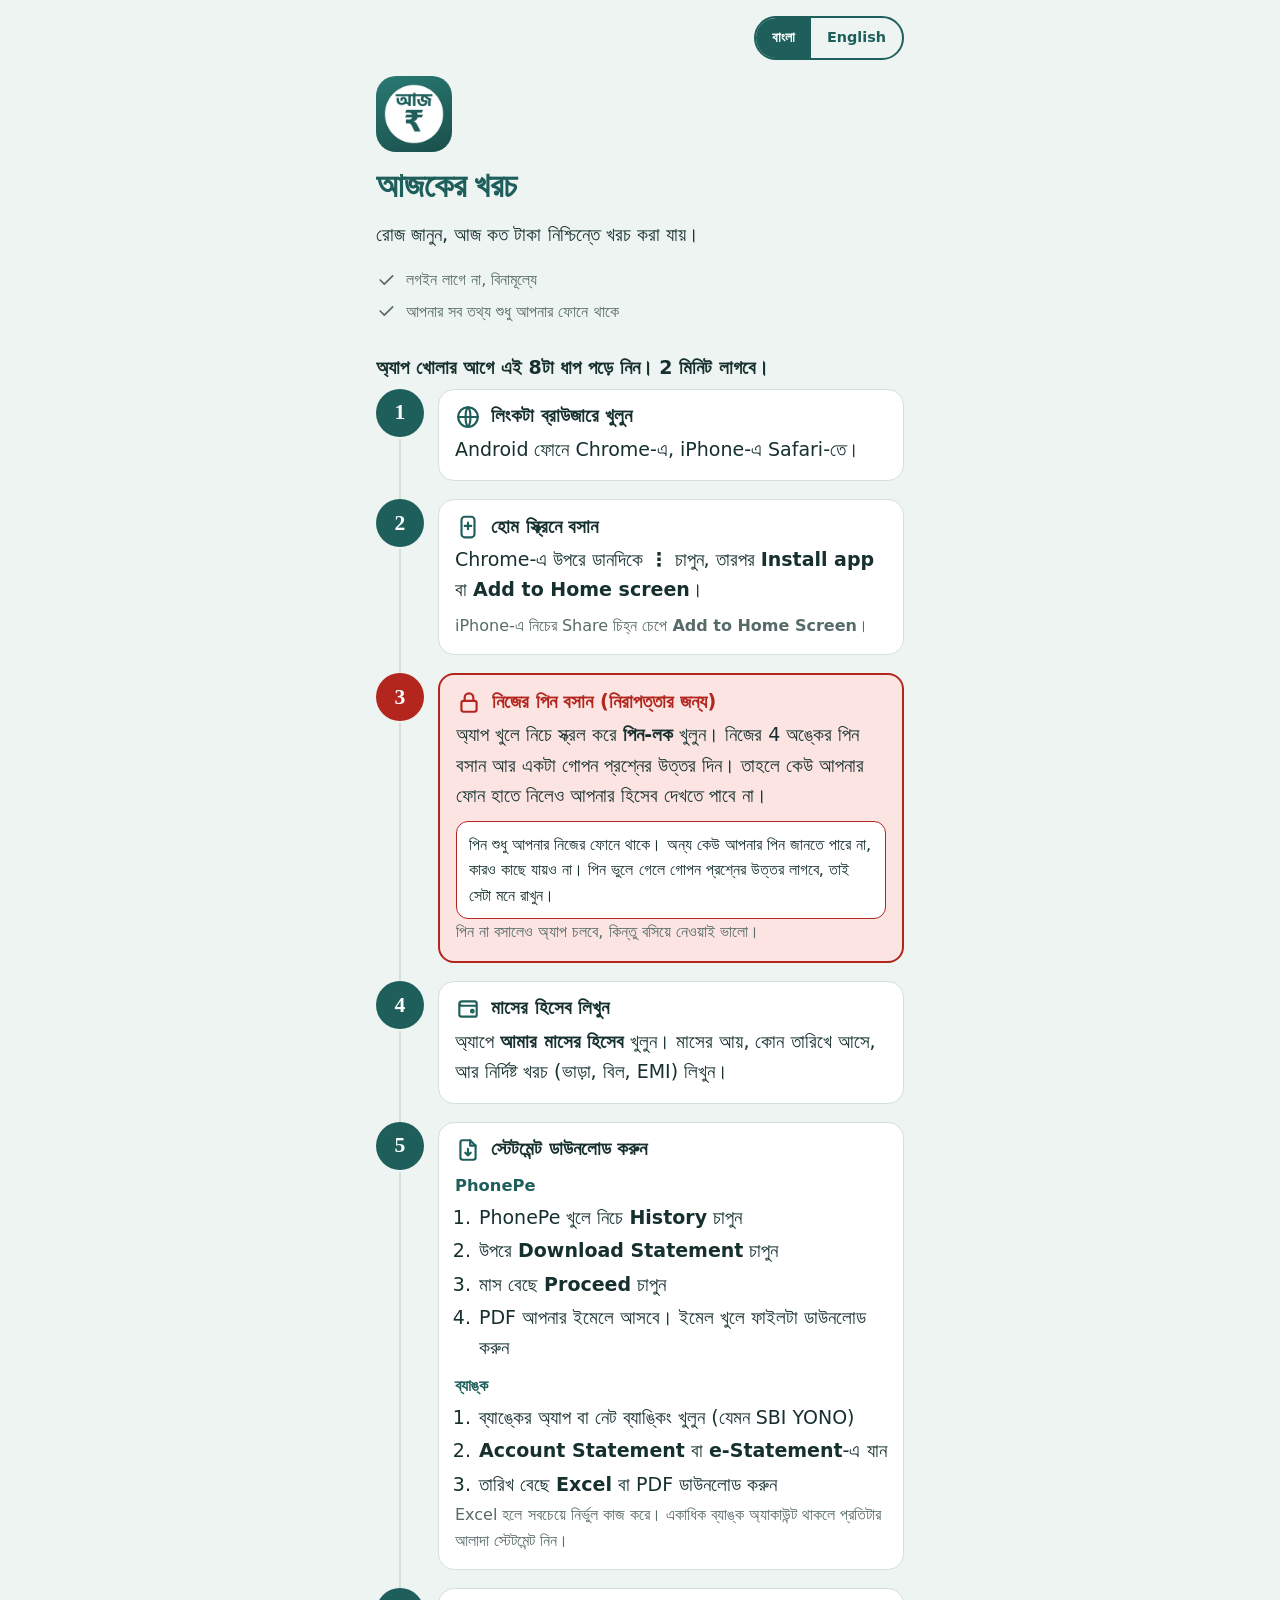
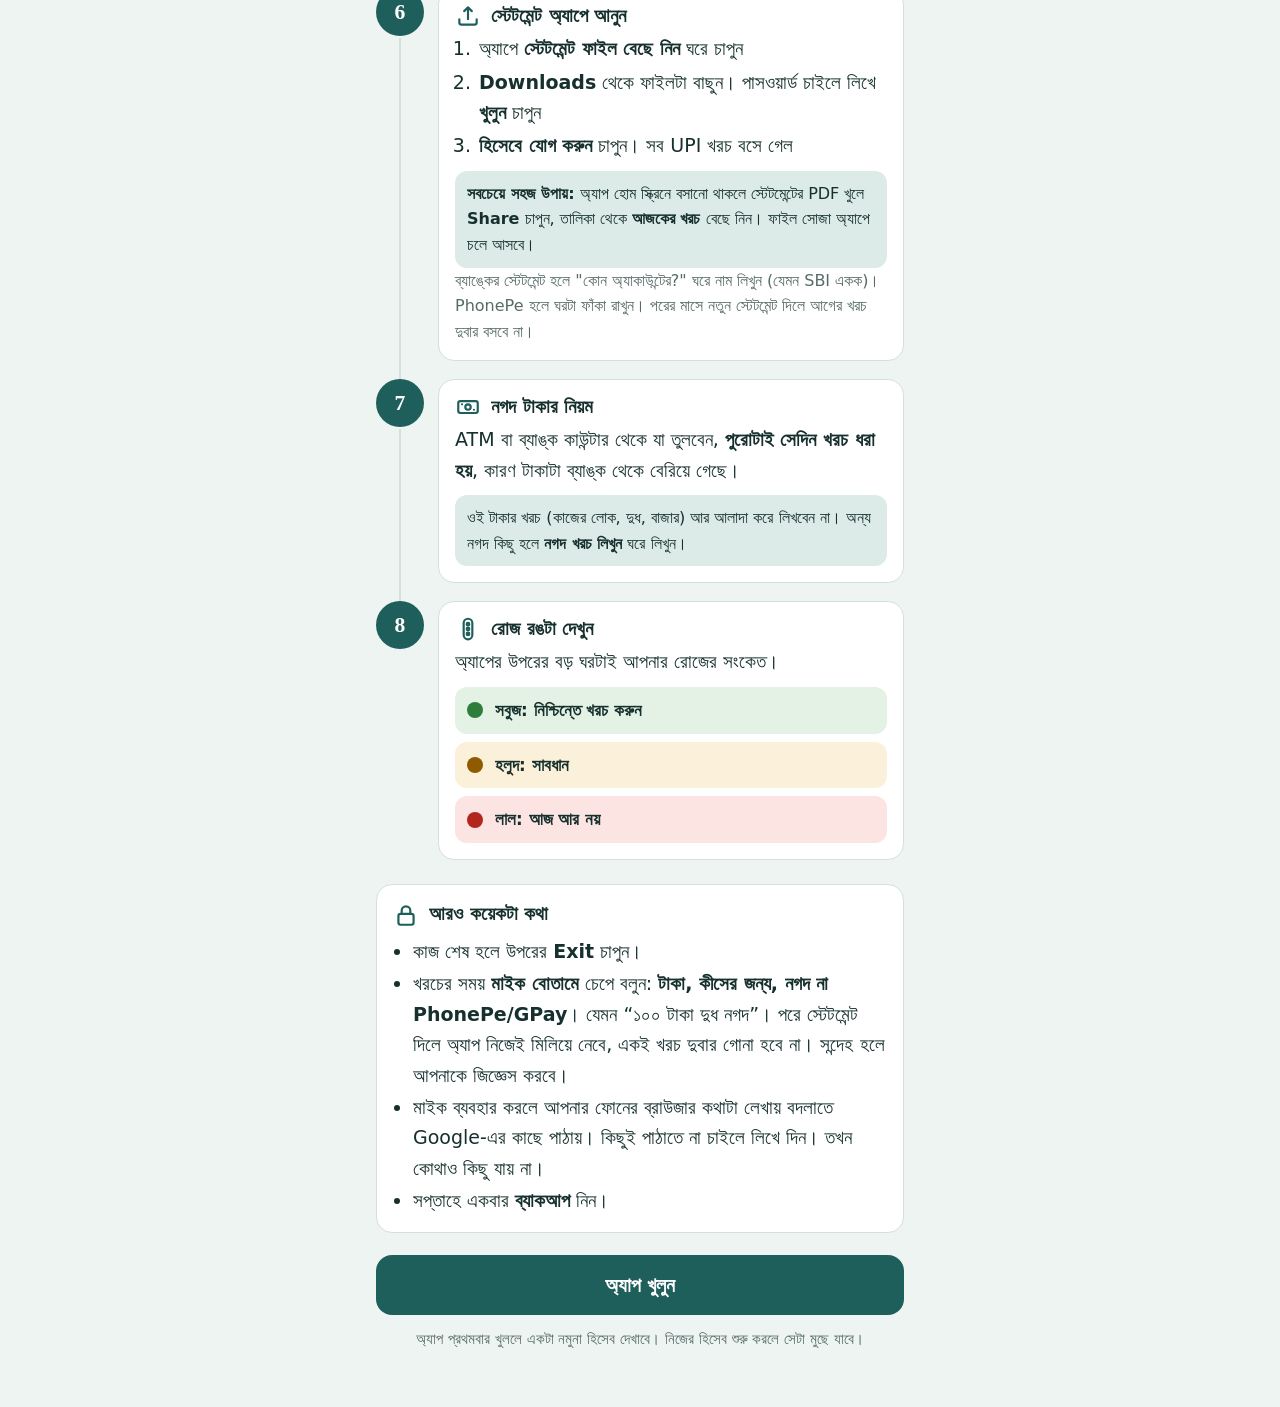
==== commit a1ac7f8e: "Voice/typed quick entry, one-entry-per-payment matching with statements, waiting list, offline PDF/E" ====
--- a/guide.html
+++ b/guide.html
@@ -187,9 +187,11 @@
   </ol>
 
   <section class="safe" aria-labelledby="safeH">
-    <h2 id="safeH"><svg viewBox="0 0 24 24" fill="none" stroke="currentColor" stroke-width="2" stroke-linecap="round" stroke-linejoin="round" aria-hidden="true"><rect x="5" y="11" width="14" height="10" rx="2"/><path d="M8 11V8a4 4 0 018 0v3"/></svg><span data-bn="আরও দুটো কথা" data-en="Two more things">আরও দুটো কথা</span></h2>
+    <h2 id="safeH"><svg viewBox="0 0 24 24" fill="none" stroke="currentColor" stroke-width="2" stroke-linecap="round" stroke-linejoin="round" aria-hidden="true"><rect x="5" y="11" width="14" height="10" rx="2"/><path d="M8 11V8a4 4 0 018 0v3"/></svg><span data-bn="আরও কয়েকটা কথা" data-en="A few more things">আরও কয়েকটা কথা</span></h2>
     <ul>
       <li data-bn="কাজ শেষ হলে উপরের <b>Exit</b> চাপুন।" data-en="When you finish, tap <b>Exit</b> at the top.">কাজ শেষ হলে উপরের <b>Exit</b> চাপুন।</li>
+      <li data-bn="খরচের সময় <b>মাইক বোতামে</b> চেপে বলুন: <b>টাকা, কীসের জন্য, নগদ না PhonePe/GPay</b>। যেমন “১০০ টাকা দুধ নগদ”। পরে স্টেটমেন্ট দিলে অ্যাপ নিজেই মিলিয়ে নেবে, একই খরচ দুবার গোনা হবে না। সন্দেহ হলে আপনাকে জিজ্ঞেস করবে।" data-en="When you spend, tap the <b>microphone</b> and say: <b>amount, what for, cash or PhonePe/GPay</b>. For example “100 rupees milk cash”. When you add a statement later, the app matches it and never counts the same spending twice. If it is unsure, it asks you.">খরচের সময় <b>মাইক বোতামে</b> চেপে বলুন: <b>টাকা, কীসের জন্য, নগদ না PhonePe/GPay</b>। যেমন “১০০ টাকা দুধ নগদ”। পরে স্টেটমেন্ট দিলে অ্যাপ নিজেই মিলিয়ে নেবে, একই খরচ দুবার গোনা হবে না। সন্দেহ হলে আপনাকে জিজ্ঞেস করবে।</li>
+      <li data-bn="মাইক ব্যবহার করলে আপনার ফোনের ব্রাউজার কথাটা লেখায় বদলাতে Google-এর কাছে পাঠায়। কিছুই পাঠাতে না চাইলে লিখে দিন। তখন কোথাও কিছু যায় না।" data-en="If you use the microphone, your phone&#x27;s browser sends the sound to Google to turn it into words. If you would rather send nothing, type it; then nothing leaves your phone.">মাইক ব্যবহার করলে আপনার ফোনের ব্রাউজার কথাটা লেখায় বদলাতে Google-এর কাছে পাঠায়। কিছুই পাঠাতে না চাইলে লিখে দিন। তখন কোথাও কিছু যায় না।</li>
       <li data-bn="সপ্তাহে একবার <b>ব্যাকআপ</b> নিন।" data-en="Take a <b>backup</b> once a week.">সপ্তাহে একবার <b>ব্যাকআপ</b> নিন।</li>
     </ul>
   </section>
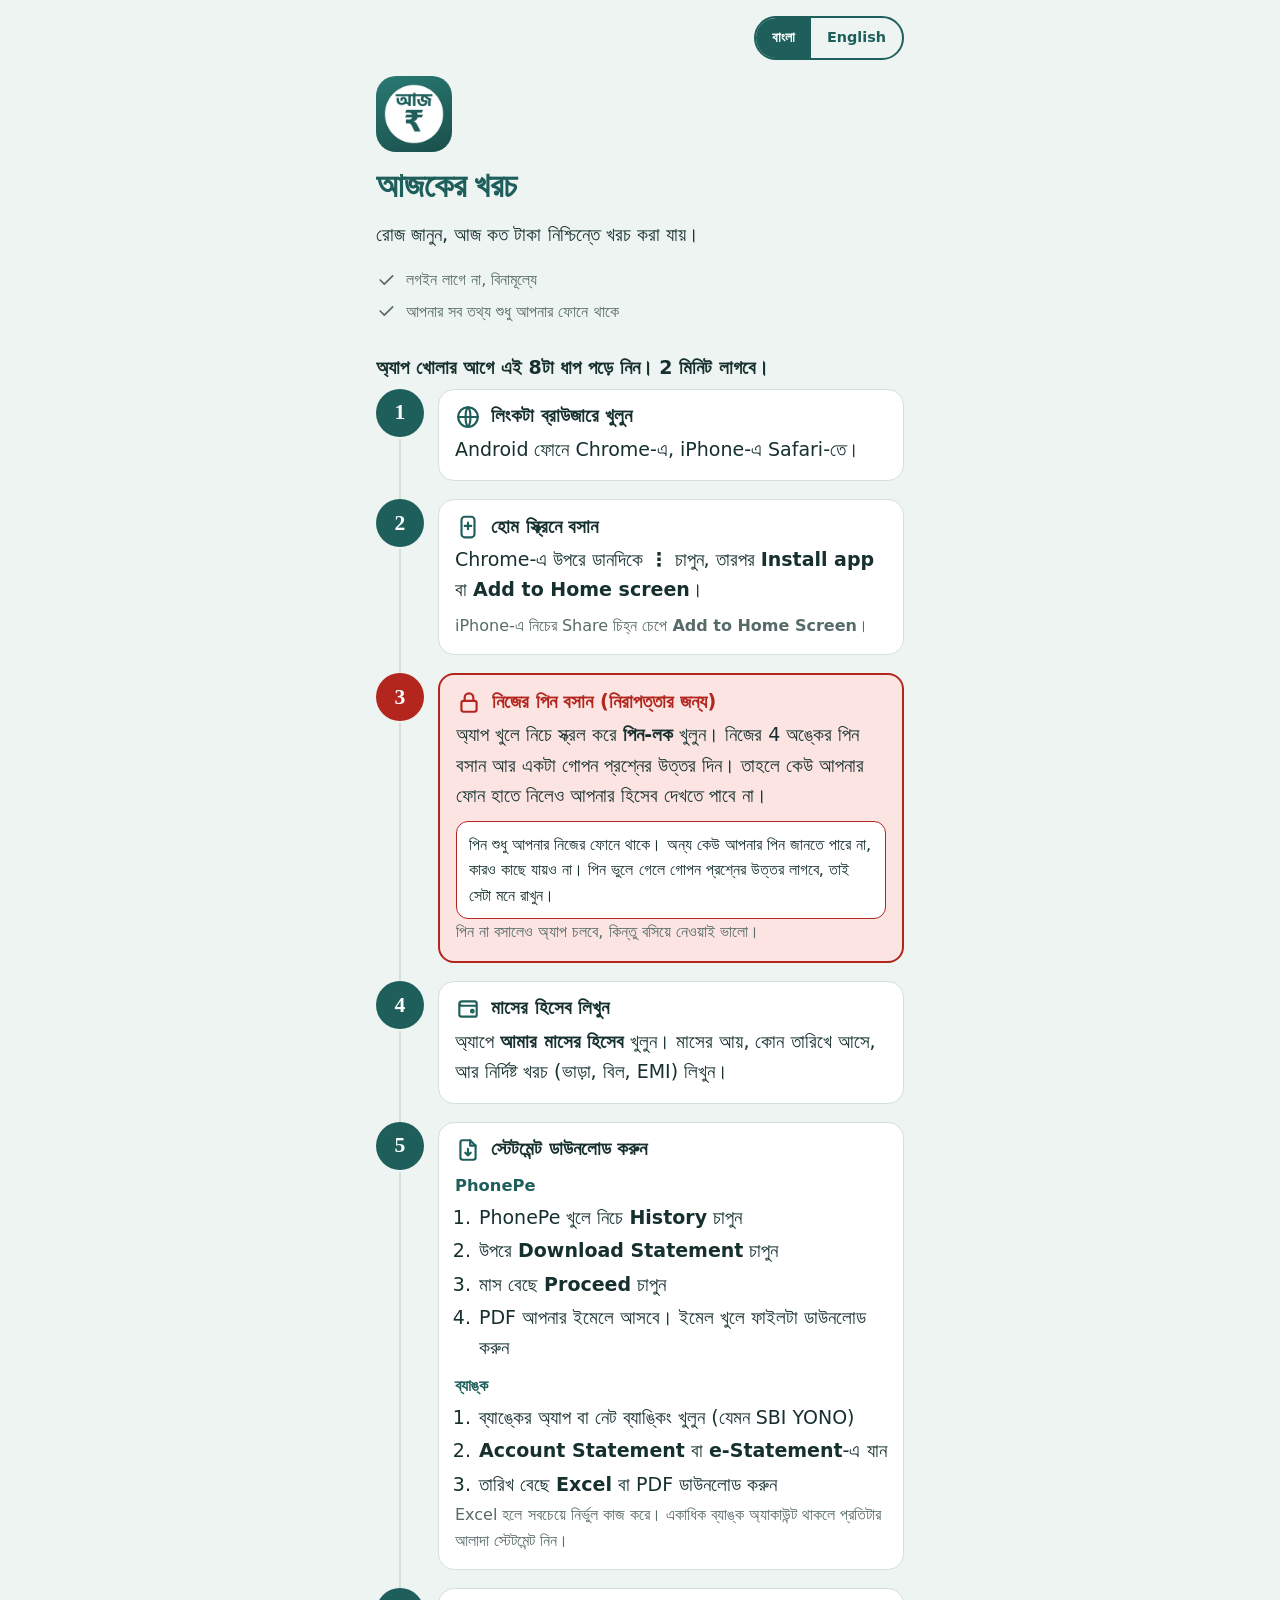
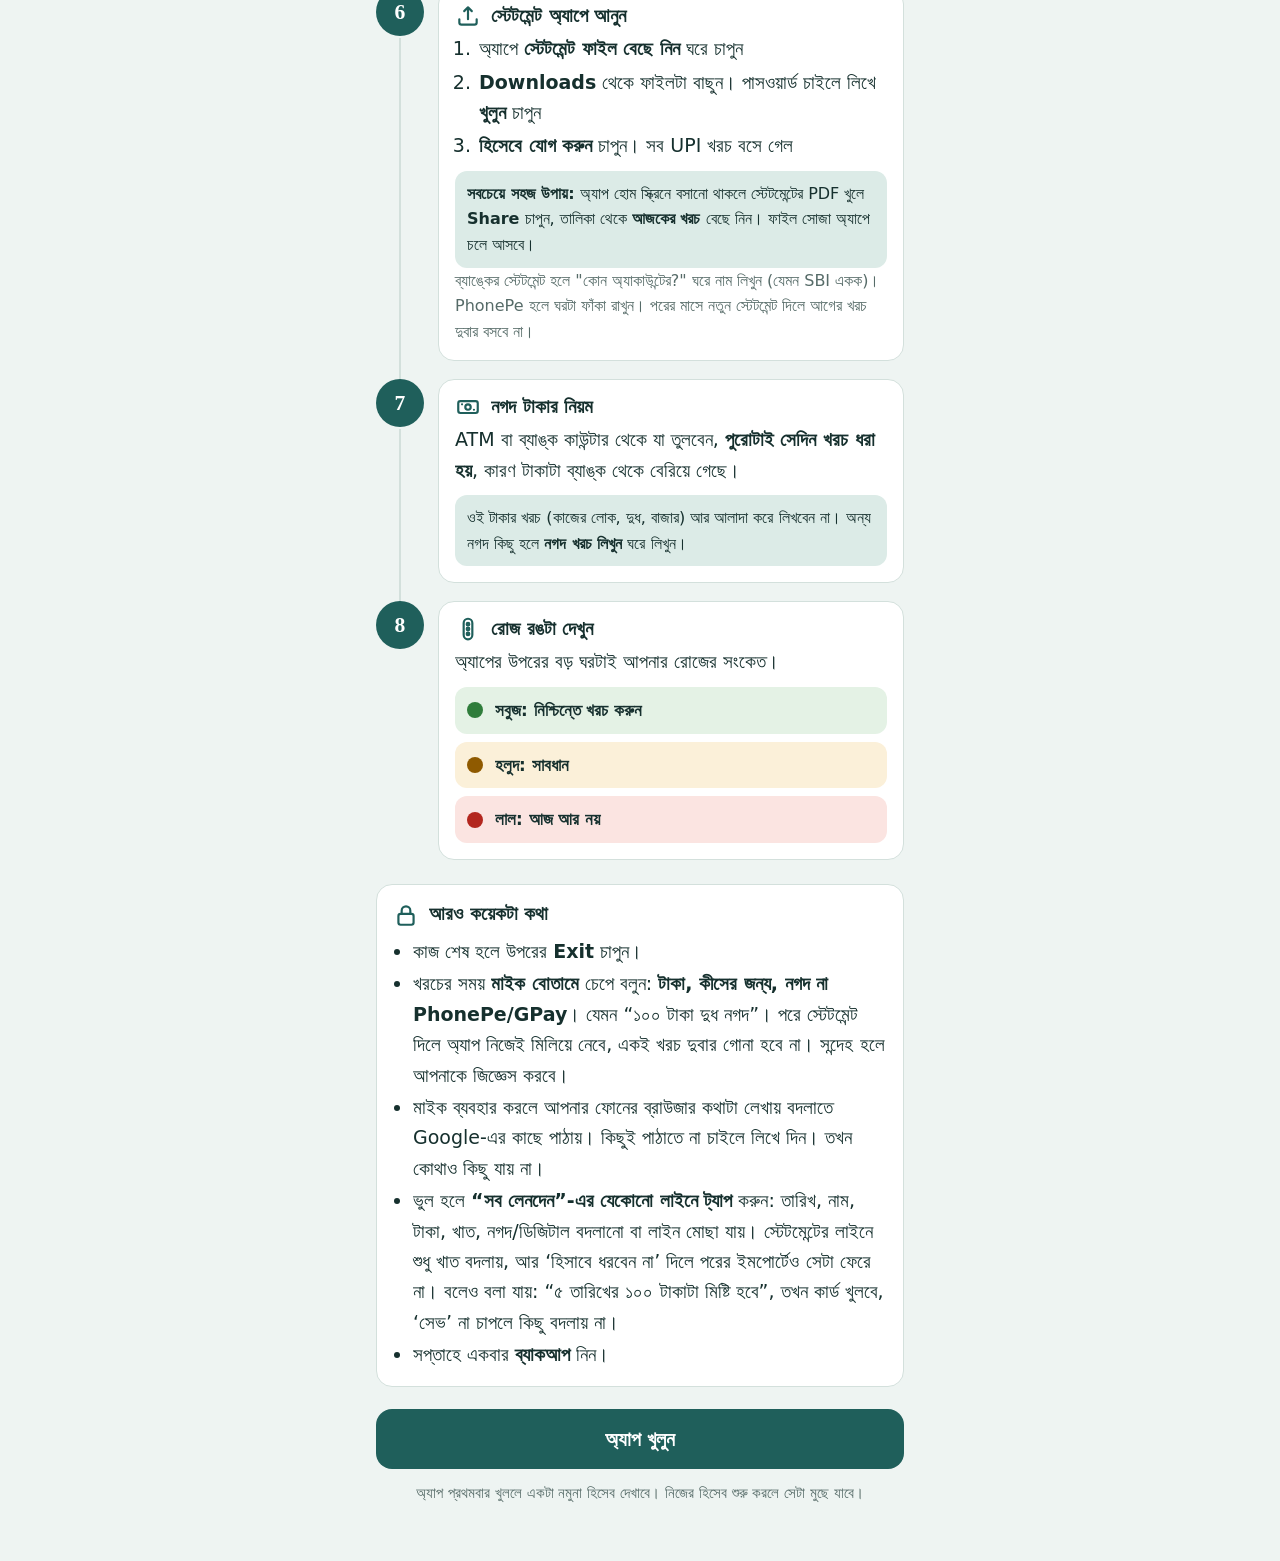
==== commit c353345b: "Tap any line to change, delete or leave out; correction by sentence; permanent skip list Co-Authored" ====
--- a/guide.html
+++ b/guide.html
@@ -192,6 +192,7 @@
       <li data-bn="কাজ শেষ হলে উপরের <b>Exit</b> চাপুন।" data-en="When you finish, tap <b>Exit</b> at the top.">কাজ শেষ হলে উপরের <b>Exit</b> চাপুন।</li>
       <li data-bn="খরচের সময় <b>মাইক বোতামে</b> চেপে বলুন: <b>টাকা, কীসের জন্য, নগদ না PhonePe/GPay</b>। যেমন “১০০ টাকা দুধ নগদ”। পরে স্টেটমেন্ট দিলে অ্যাপ নিজেই মিলিয়ে নেবে, একই খরচ দুবার গোনা হবে না। সন্দেহ হলে আপনাকে জিজ্ঞেস করবে।" data-en="When you spend, tap the <b>microphone</b> and say: <b>amount, what for, cash or PhonePe/GPay</b>. For example “100 rupees milk cash”. When you add a statement later, the app matches it and never counts the same spending twice. If it is unsure, it asks you.">খরচের সময় <b>মাইক বোতামে</b> চেপে বলুন: <b>টাকা, কীসের জন্য, নগদ না PhonePe/GPay</b>। যেমন “১০০ টাকা দুধ নগদ”। পরে স্টেটমেন্ট দিলে অ্যাপ নিজেই মিলিয়ে নেবে, একই খরচ দুবার গোনা হবে না। সন্দেহ হলে আপনাকে জিজ্ঞেস করবে।</li>
       <li data-bn="মাইক ব্যবহার করলে আপনার ফোনের ব্রাউজার কথাটা লেখায় বদলাতে Google-এর কাছে পাঠায়। কিছুই পাঠাতে না চাইলে লিখে দিন। তখন কোথাও কিছু যায় না।" data-en="If you use the microphone, your phone&#x27;s browser sends the sound to Google to turn it into words. If you would rather send nothing, type it; then nothing leaves your phone.">মাইক ব্যবহার করলে আপনার ফোনের ব্রাউজার কথাটা লেখায় বদলাতে Google-এর কাছে পাঠায়। কিছুই পাঠাতে না চাইলে লিখে দিন। তখন কোথাও কিছু যায় না।</li>
+      <li data-bn="ভুল হলে <b>“সব লেনদেন”-এর যেকোনো লাইনে ট্যাপ</b> করুন: তারিখ, নাম, টাকা, খাত, নগদ/ডিজিটাল বদলানো বা লাইন মোছা যায়। স্টেটমেন্টের লাইনে শুধু খাত বদলায়, আর ‘হিসাবে ধরবেন না’ দিলে পরের ইমপোর্টেও সেটা ফেরে না। বলেও বলা যায়: “৫ তারিখের ১০০ টাকাটা মিষ্টি হবে”, তখন কার্ড খুলবে, ‘সেভ’ না চাপলে কিছু বদলায় না।" data-en="To fix a mistake, <b>tap any line in “All payments”</b>: change date, name, amount, category, cash/digital, or delete it. A statement line only lets you change the category, and “Do not count this” stays even when you import again. You can also say it: “the ₹100 of the 5th is sweets”; the card opens and nothing changes until you press Save.">ভুল হলে <b>“সব লেনদেন”-এর যেকোনো লাইনে ট্যাপ</b> করুন: তারিখ, নাম, টাকা, খাত, নগদ/ডিজিটাল বদলানো বা লাইন মোছা যায়। স্টেটমেন্টের লাইনে শুধু খাত বদলায়, আর ‘হিসাবে ধরবেন না’ দিলে পরের ইমপোর্টেও সেটা ফেরে না। বলেও বলা যায়: “৫ তারিখের ১০০ টাকাটা মিষ্টি হবে”, তখন কার্ড খুলবে, ‘সেভ’ না চাপলে কিছু বদলায় না।</li>
       <li data-bn="সপ্তাহে একবার <b>ব্যাকআপ</b> নিন।" data-en="Take a <b>backup</b> once a week.">সপ্তাহে একবার <b>ব্যাকআপ</b> নিন।</li>
     </ul>
   </section>
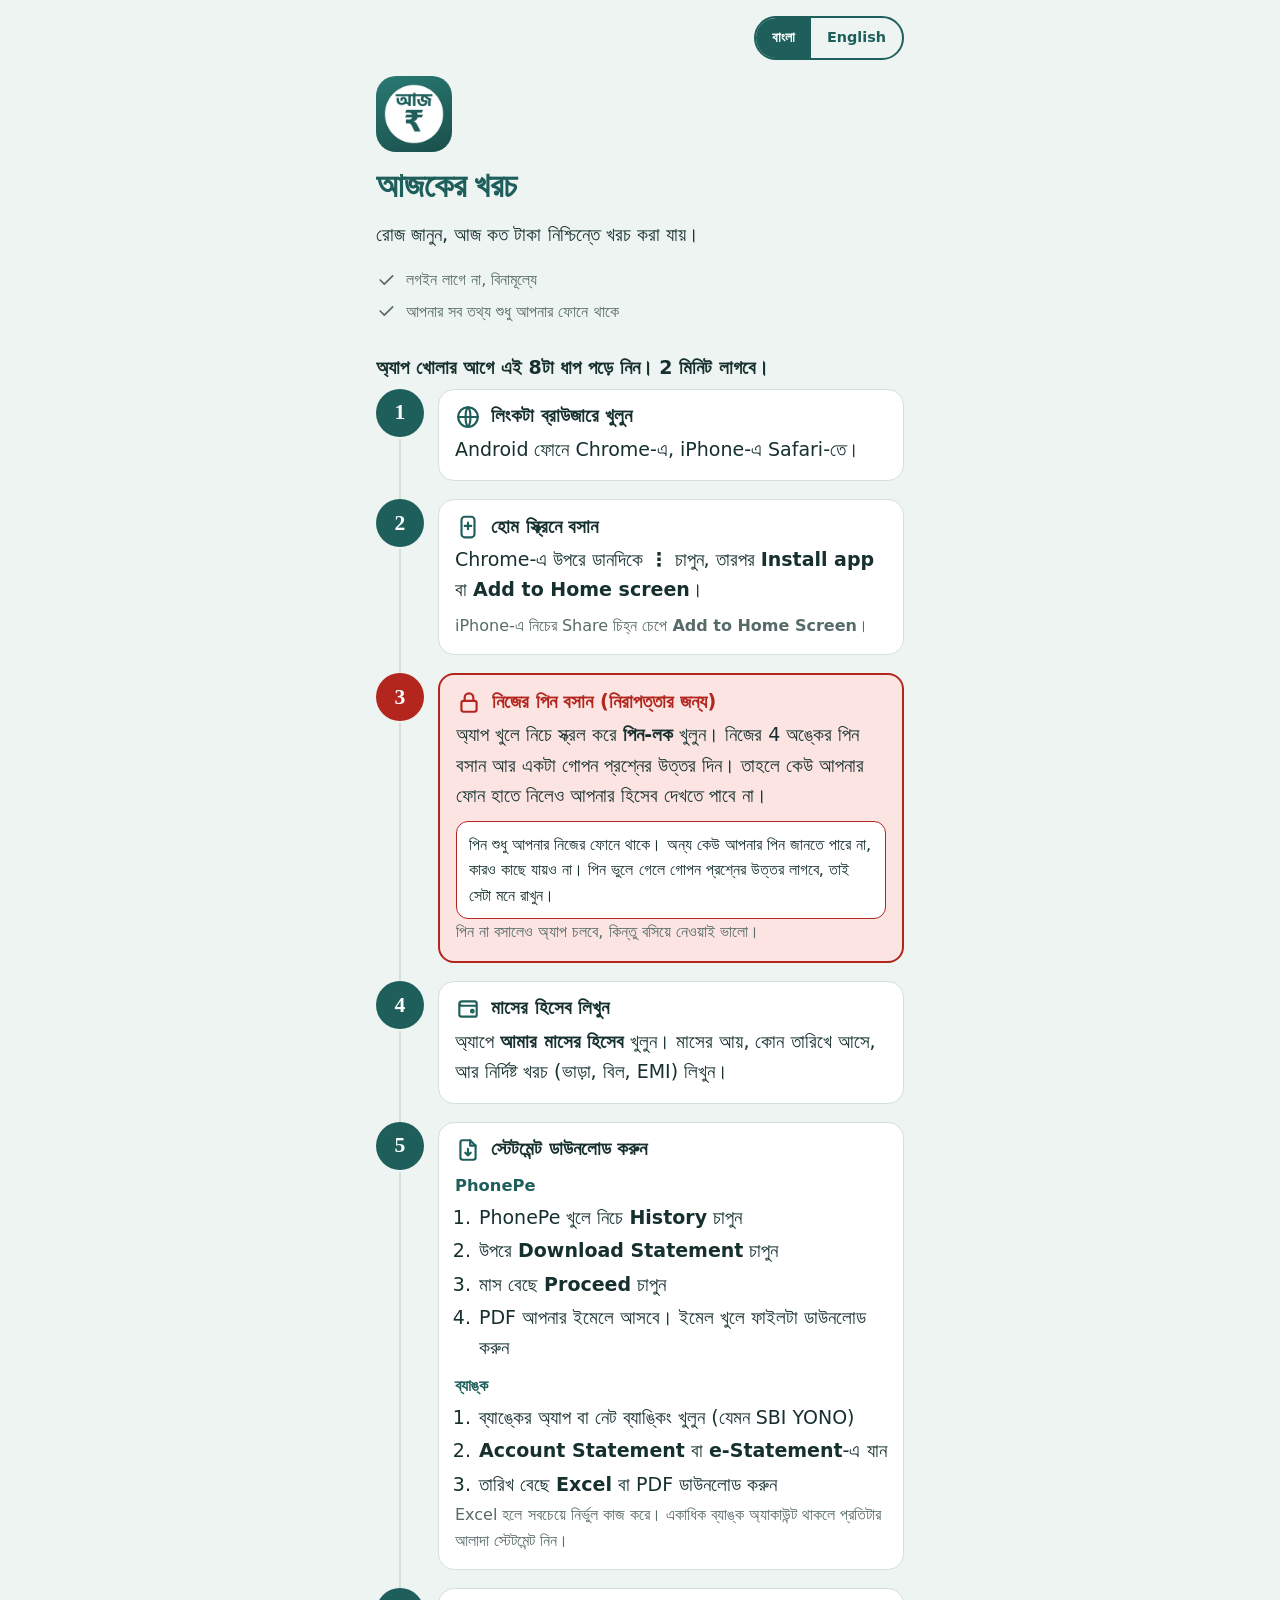
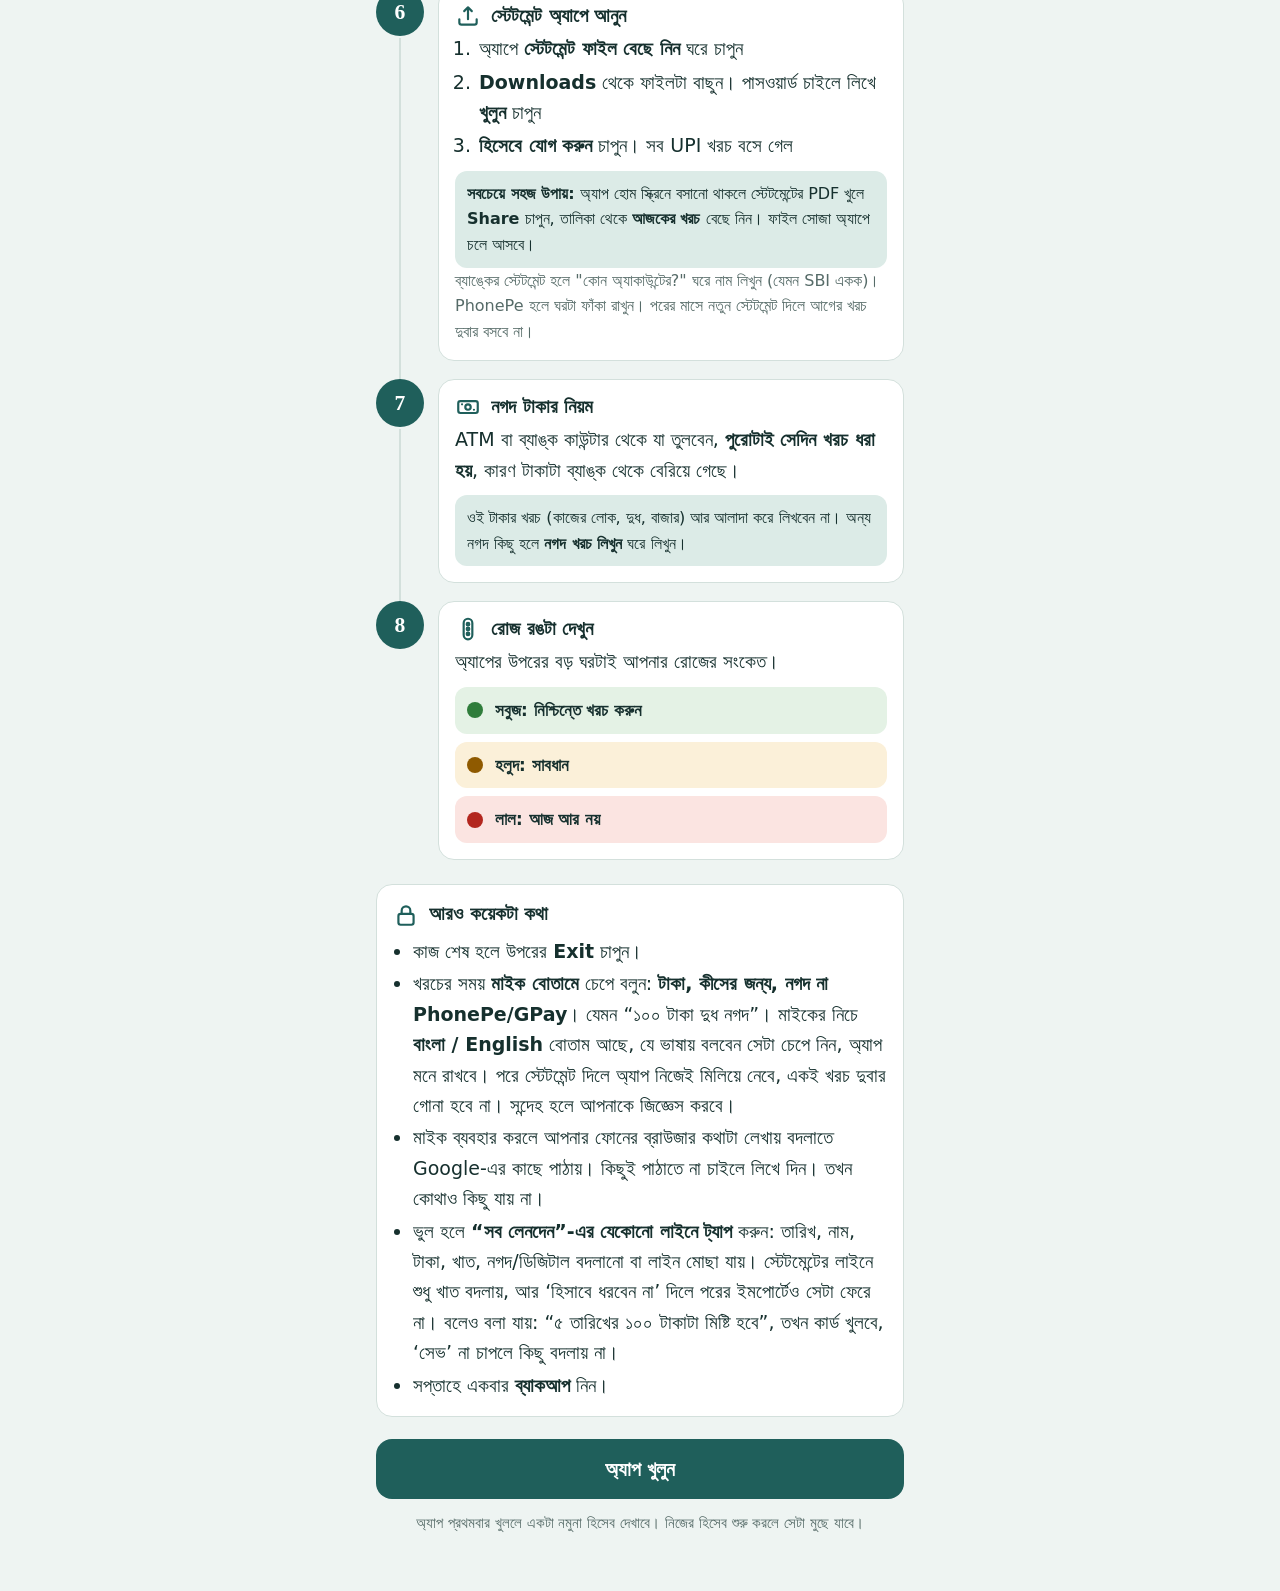
==== commit e2b5deb7: "Guide: mention the speech language buttons Co-Authored-By: Claude Sonnet 5.5 <noreply@anthropic.com>" ====
--- a/guide.html
+++ b/guide.html
@@ -190,7 +190,7 @@
     <h2 id="safeH"><svg viewBox="0 0 24 24" fill="none" stroke="currentColor" stroke-width="2" stroke-linecap="round" stroke-linejoin="round" aria-hidden="true"><rect x="5" y="11" width="14" height="10" rx="2"/><path d="M8 11V8a4 4 0 018 0v3"/></svg><span data-bn="আরও কয়েকটা কথা" data-en="A few more things">আরও কয়েকটা কথা</span></h2>
     <ul>
       <li data-bn="কাজ শেষ হলে উপরের <b>Exit</b> চাপুন।" data-en="When you finish, tap <b>Exit</b> at the top.">কাজ শেষ হলে উপরের <b>Exit</b> চাপুন।</li>
-      <li data-bn="খরচের সময় <b>মাইক বোতামে</b> চেপে বলুন: <b>টাকা, কীসের জন্য, নগদ না PhonePe/GPay</b>। যেমন “১০০ টাকা দুধ নগদ”। পরে স্টেটমেন্ট দিলে অ্যাপ নিজেই মিলিয়ে নেবে, একই খরচ দুবার গোনা হবে না। সন্দেহ হলে আপনাকে জিজ্ঞেস করবে।" data-en="When you spend, tap the <b>microphone</b> and say: <b>amount, what for, cash or PhonePe/GPay</b>. For example “100 rupees milk cash”. When you add a statement later, the app matches it and never counts the same spending twice. If it is unsure, it asks you.">খরচের সময় <b>মাইক বোতামে</b> চেপে বলুন: <b>টাকা, কীসের জন্য, নগদ না PhonePe/GPay</b>। যেমন “১০০ টাকা দুধ নগদ”। পরে স্টেটমেন্ট দিলে অ্যাপ নিজেই মিলিয়ে নেবে, একই খরচ দুবার গোনা হবে না। সন্দেহ হলে আপনাকে জিজ্ঞেস করবে।</li>
+      <li data-bn="খরচের সময় <b>মাইক বোতামে</b> চেপে বলুন: <b>টাকা, কীসের জন্য, নগদ না PhonePe/GPay</b>। যেমন “১০০ টাকা দুধ নগদ”। মাইকের নিচে <b>বাংলা / English</b> বোতাম আছে, যে ভাষায় বলবেন সেটা চেপে নিন, অ্যাপ মনে রাখবে। পরে স্টেটমেন্ট দিলে অ্যাপ নিজেই মিলিয়ে নেবে, একই খরচ দুবার গোনা হবে না। সন্দেহ হলে আপনাকে জিজ্ঞেস করবে।" data-en="When you spend, tap the <b>microphone</b> and say: <b>amount, what for, cash or PhonePe/GPay</b>. For example “100 rupees milk cash”. Below the microphone are <b>বাংলা / English</b> buttons: pick the language you will speak and the app remembers it. When you add a statement later, the app matches it and never counts the same spending twice. If it is unsure, it asks you.">খরচের সময় <b>মাইক বোতামে</b> চেপে বলুন: <b>টাকা, কীসের জন্য, নগদ না PhonePe/GPay</b>। যেমন “১০০ টাকা দুধ নগদ”। মাইকের নিচে <b>বাংলা / English</b> বোতাম আছে, যে ভাষায় বলবেন সেটা চেপে নিন, অ্যাপ মনে রাখবে। পরে স্টেটমেন্ট দিলে অ্যাপ নিজেই মিলিয়ে নেবে, একই খরচ দুবার গোনা হবে না। সন্দেহ হলে আপনাকে জিজ্ঞেস করবে।</li>
       <li data-bn="মাইক ব্যবহার করলে আপনার ফোনের ব্রাউজার কথাটা লেখায় বদলাতে Google-এর কাছে পাঠায়। কিছুই পাঠাতে না চাইলে লিখে দিন। তখন কোথাও কিছু যায় না।" data-en="If you use the microphone, your phone&#x27;s browser sends the sound to Google to turn it into words. If you would rather send nothing, type it; then nothing leaves your phone.">মাইক ব্যবহার করলে আপনার ফোনের ব্রাউজার কথাটা লেখায় বদলাতে Google-এর কাছে পাঠায়। কিছুই পাঠাতে না চাইলে লিখে দিন। তখন কোথাও কিছু যায় না।</li>
       <li data-bn="ভুল হলে <b>“সব লেনদেন”-এর যেকোনো লাইনে ট্যাপ</b> করুন: তারিখ, নাম, টাকা, খাত, নগদ/ডিজিটাল বদলানো বা লাইন মোছা যায়। স্টেটমেন্টের লাইনে শুধু খাত বদলায়, আর ‘হিসাবে ধরবেন না’ দিলে পরের ইমপোর্টেও সেটা ফেরে না। বলেও বলা যায়: “৫ তারিখের ১০০ টাকাটা মিষ্টি হবে”, তখন কার্ড খুলবে, ‘সেভ’ না চাপলে কিছু বদলায় না।" data-en="To fix a mistake, <b>tap any line in “All payments”</b>: change date, name, amount, category, cash/digital, or delete it. A statement line only lets you change the category, and “Do not count this” stays even when you import again. You can also say it: “the ₹100 of the 5th is sweets”; the card opens and nothing changes until you press Save.">ভুল হলে <b>“সব লেনদেন”-এর যেকোনো লাইনে ট্যাপ</b> করুন: তারিখ, নাম, টাকা, খাত, নগদ/ডিজিটাল বদলানো বা লাইন মোছা যায়। স্টেটমেন্টের লাইনে শুধু খাত বদলায়, আর ‘হিসাবে ধরবেন না’ দিলে পরের ইমপোর্টেও সেটা ফেরে না। বলেও বলা যায়: “৫ তারিখের ১০০ টাকাটা মিষ্টি হবে”, তখন কার্ড খুলবে, ‘সেভ’ না চাপলে কিছু বদলায় না।</li>
       <li data-bn="সপ্তাহে একবার <b>ব্যাকআপ</b> নিন।" data-en="Take a <b>backup</b> once a week.">সপ্তাহে একবার <b>ব্যাকআপ</b> নিন।</li>
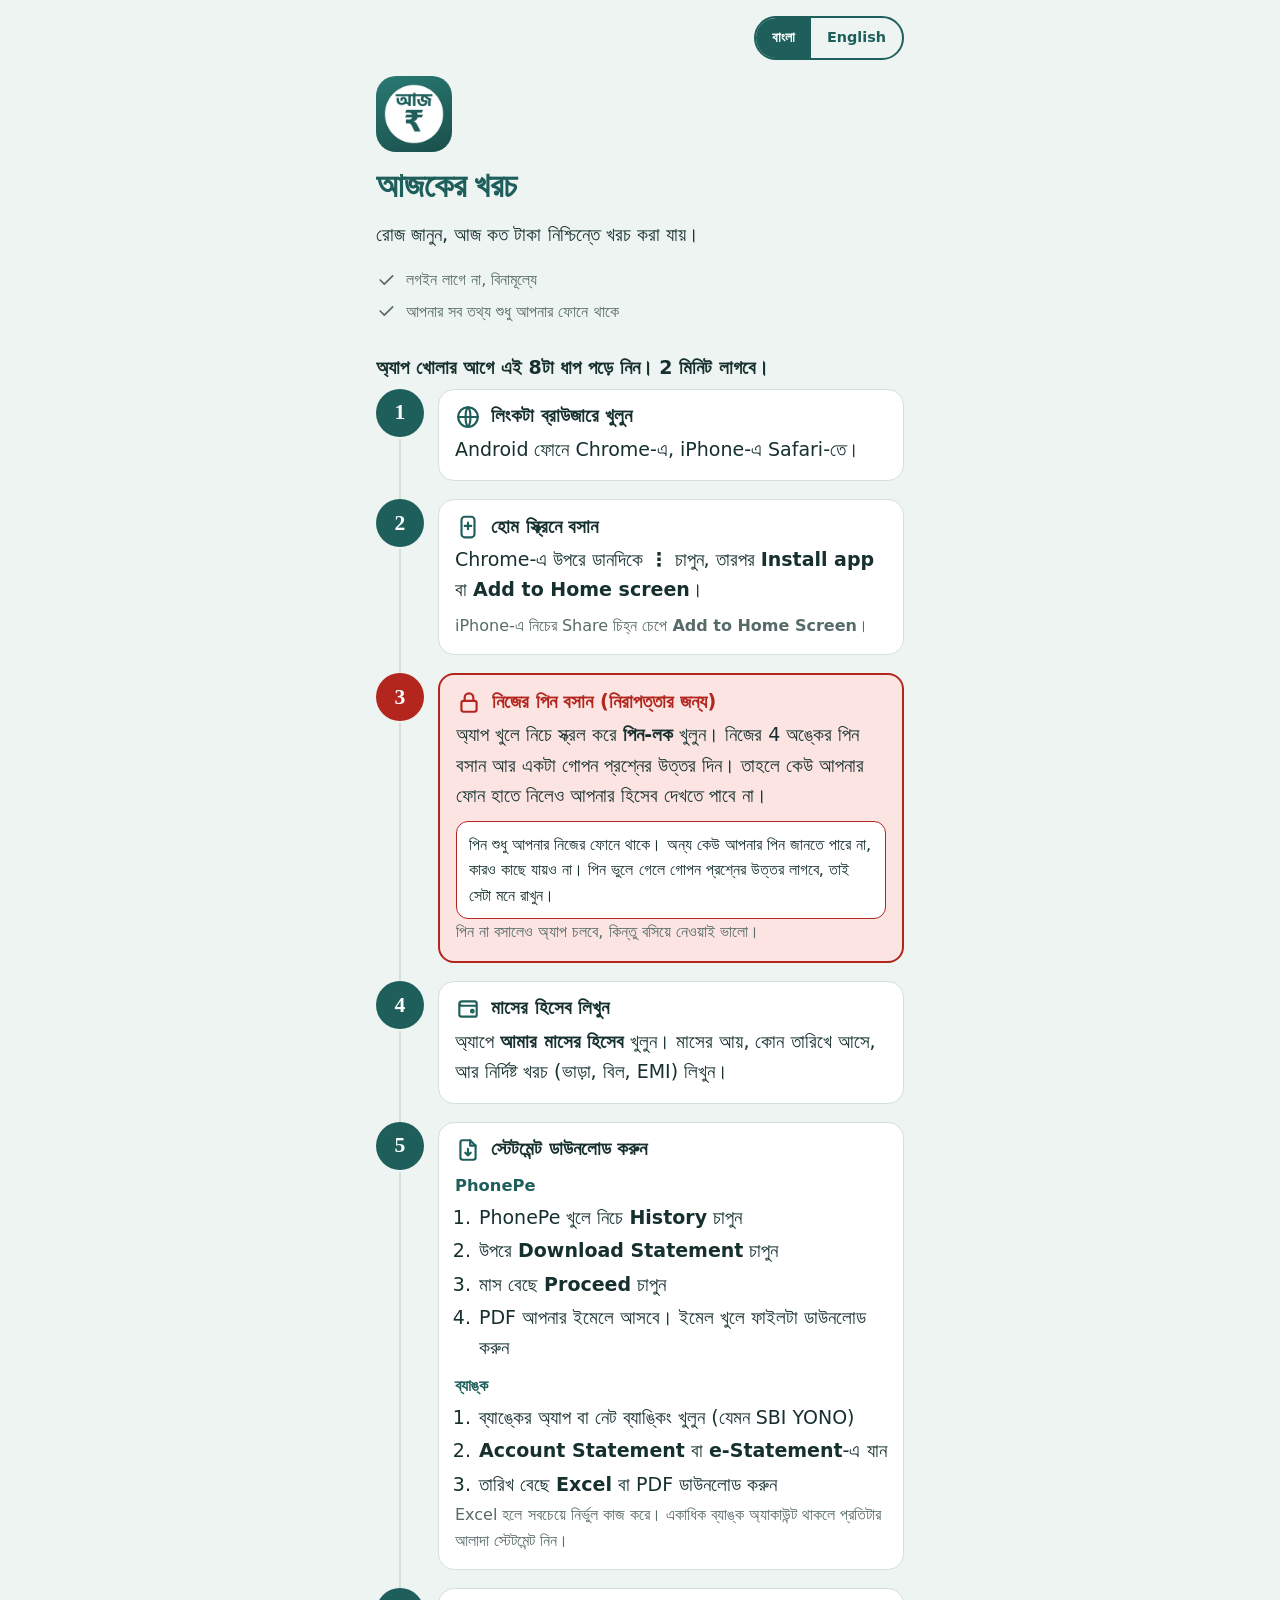
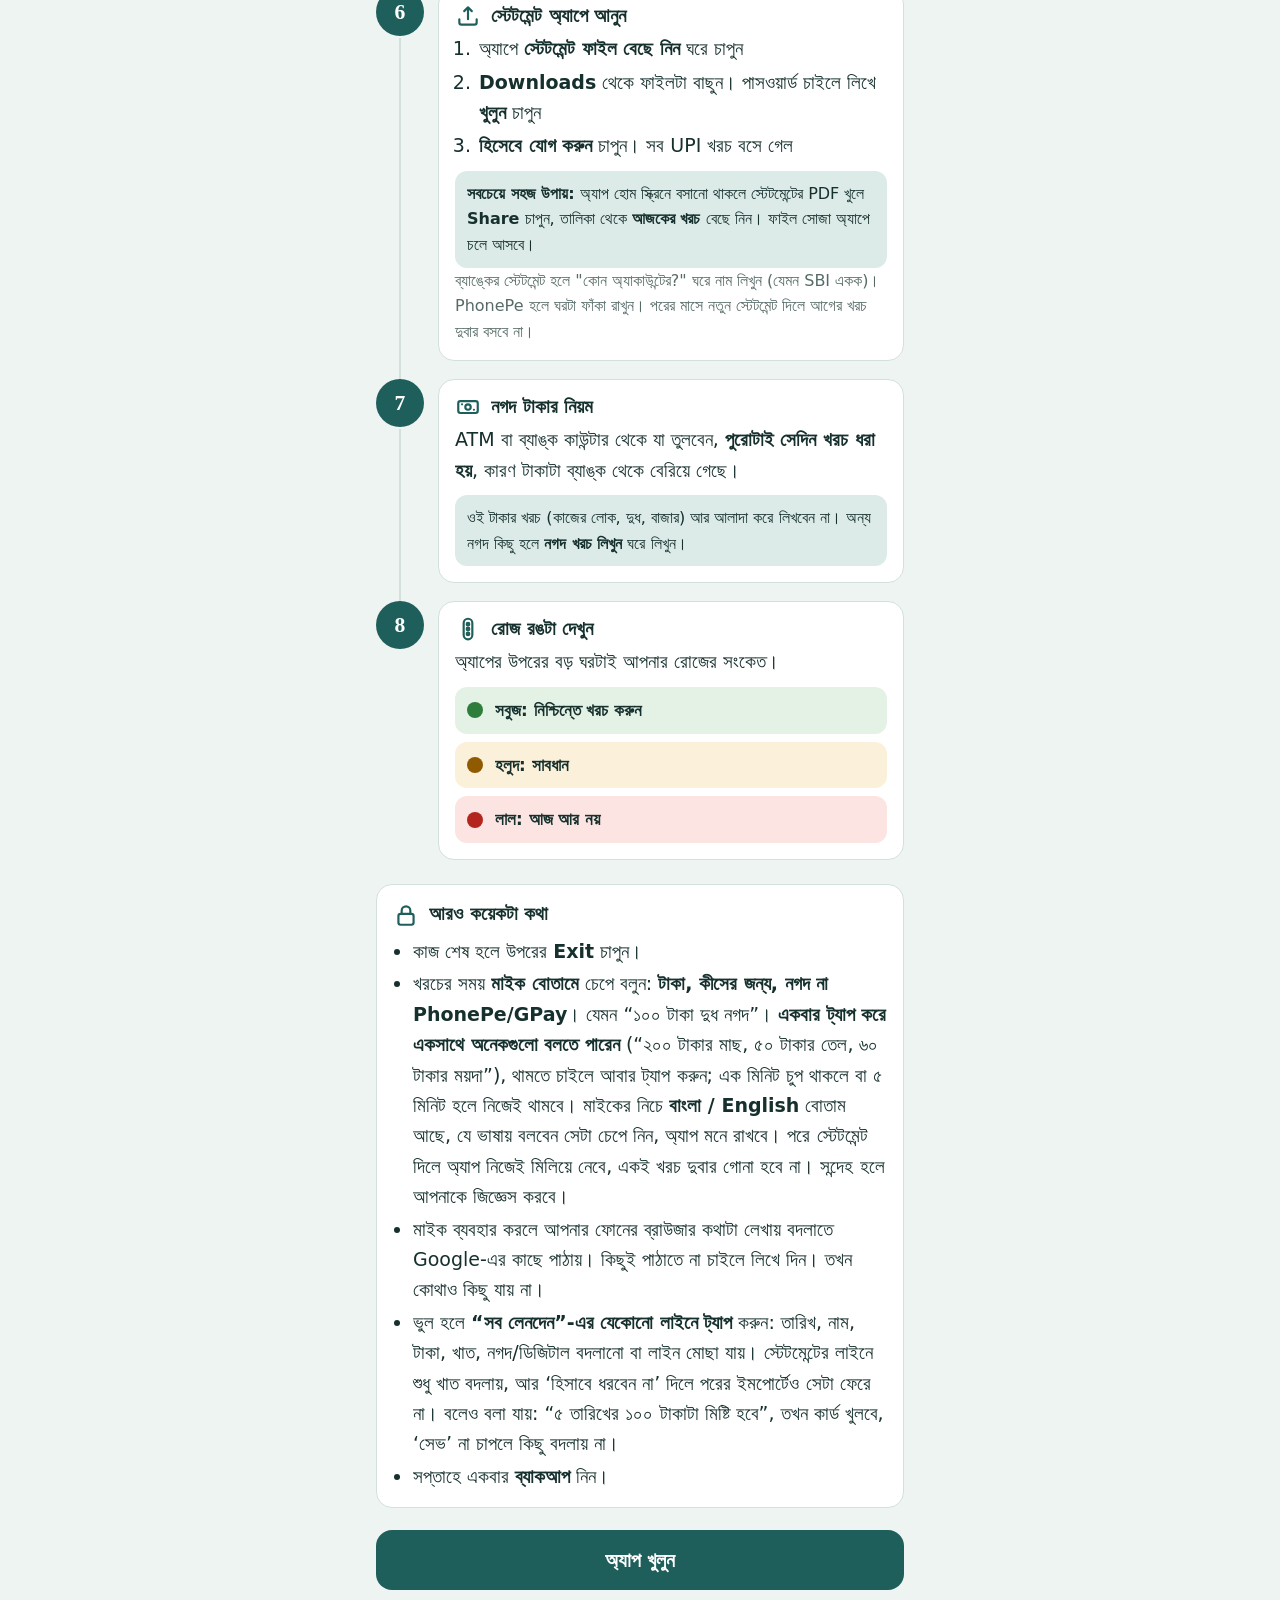
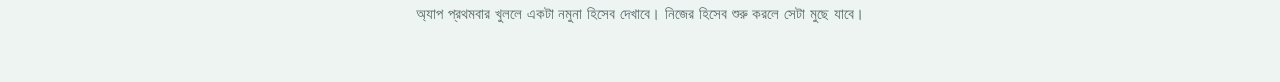
==== commit a2106ca1: "Guide: mention continuous voice entry Co-Authored-By: Claude Sonnet 5.5 <noreply@anthropic.com> Clau" ====
--- a/guide.html
+++ b/guide.html
@@ -190,7 +190,7 @@
     <h2 id="safeH"><svg viewBox="0 0 24 24" fill="none" stroke="currentColor" stroke-width="2" stroke-linecap="round" stroke-linejoin="round" aria-hidden="true"><rect x="5" y="11" width="14" height="10" rx="2"/><path d="M8 11V8a4 4 0 018 0v3"/></svg><span data-bn="আরও কয়েকটা কথা" data-en="A few more things">আরও কয়েকটা কথা</span></h2>
     <ul>
       <li data-bn="কাজ শেষ হলে উপরের <b>Exit</b> চাপুন।" data-en="When you finish, tap <b>Exit</b> at the top.">কাজ শেষ হলে উপরের <b>Exit</b> চাপুন।</li>
-      <li data-bn="খরচের সময় <b>মাইক বোতামে</b> চেপে বলুন: <b>টাকা, কীসের জন্য, নগদ না PhonePe/GPay</b>। যেমন “১০০ টাকা দুধ নগদ”। মাইকের নিচে <b>বাংলা / English</b> বোতাম আছে, যে ভাষায় বলবেন সেটা চেপে নিন, অ্যাপ মনে রাখবে। পরে স্টেটমেন্ট দিলে অ্যাপ নিজেই মিলিয়ে নেবে, একই খরচ দুবার গোনা হবে না। সন্দেহ হলে আপনাকে জিজ্ঞেস করবে।" data-en="When you spend, tap the <b>microphone</b> and say: <b>amount, what for, cash or PhonePe/GPay</b>. For example “100 rupees milk cash”. Below the microphone are <b>বাংলা / English</b> buttons: pick the language you will speak and the app remembers it. When you add a statement later, the app matches it and never counts the same spending twice. If it is unsure, it asks you.">খরচের সময় <b>মাইক বোতামে</b> চেপে বলুন: <b>টাকা, কীসের জন্য, নগদ না PhonePe/GPay</b>। যেমন “১০০ টাকা দুধ নগদ”। মাইকের নিচে <b>বাংলা / English</b> বোতাম আছে, যে ভাষায় বলবেন সেটা চেপে নিন, অ্যাপ মনে রাখবে। পরে স্টেটমেন্ট দিলে অ্যাপ নিজেই মিলিয়ে নেবে, একই খরচ দুবার গোনা হবে না। সন্দেহ হলে আপনাকে জিজ্ঞেস করবে।</li>
+      <li data-bn="খরচের সময় <b>মাইক বোতামে</b> চেপে বলুন: <b>টাকা, কীসের জন্য, নগদ না PhonePe/GPay</b>। যেমন “১০০ টাকা দুধ নগদ”। <b>একবার ট্যাপ করে একসাথে অনেকগুলো বলতে পারেন</b> (“২০০ টাকার মাছ, ৫০ টাকার তেল, ৬০ টাকার ময়দা”), থামতে চাইলে আবার ট্যাপ করুন; এক মিনিট চুপ থাকলে বা ৫ মিনিট হলে নিজেই থামবে। মাইকের নিচে <b>বাংলা / English</b> বোতাম আছে, যে ভাষায় বলবেন সেটা চেপে নিন, অ্যাপ মনে রাখবে। পরে স্টেটমেন্ট দিলে অ্যাপ নিজেই মিলিয়ে নেবে, একই খরচ দুবার গোনা হবে না। সন্দেহ হলে আপনাকে জিজ্ঞেস করবে।" data-en="When you spend, tap the <b>microphone</b> and say: <b>amount, what for, cash or PhonePe/GPay</b>. For example “100 rupees milk cash”. <b>Tap once and say many in a row</b> (“200 rupees fish, 50 rupees oil, 60 rupees flour”); tap again to finish. It stops by itself after a minute of silence or 5 minutes. Below the microphone are <b>বাংলা / English</b> buttons: pick the language you will speak and the app remembers it. When you add a statement later, the app matches it and never counts the same spending twice. If it is unsure, it asks you.">খরচের সময় <b>মাইক বোতামে</b> চেপে বলুন: <b>টাকা, কীসের জন্য, নগদ না PhonePe/GPay</b>। যেমন “১০০ টাকা দুধ নগদ”। <b>একবার ট্যাপ করে একসাথে অনেকগুলো বলতে পারেন</b> (“২০০ টাকার মাছ, ৫০ টাকার তেল, ৬০ টাকার ময়দা”), থামতে চাইলে আবার ট্যাপ করুন; এক মিনিট চুপ থাকলে বা ৫ মিনিট হলে নিজেই থামবে। মাইকের নিচে <b>বাংলা / English</b> বোতাম আছে, যে ভাষায় বলবেন সেটা চেপে নিন, অ্যাপ মনে রাখবে। পরে স্টেটমেন্ট দিলে অ্যাপ নিজেই মিলিয়ে নেবে, একই খরচ দুবার গোনা হবে না। সন্দেহ হলে আপনাকে জিজ্ঞেস করবে।</li>
       <li data-bn="মাইক ব্যবহার করলে আপনার ফোনের ব্রাউজার কথাটা লেখায় বদলাতে Google-এর কাছে পাঠায়। কিছুই পাঠাতে না চাইলে লিখে দিন। তখন কোথাও কিছু যায় না।" data-en="If you use the microphone, your phone&#x27;s browser sends the sound to Google to turn it into words. If you would rather send nothing, type it; then nothing leaves your phone.">মাইক ব্যবহার করলে আপনার ফোনের ব্রাউজার কথাটা লেখায় বদলাতে Google-এর কাছে পাঠায়। কিছুই পাঠাতে না চাইলে লিখে দিন। তখন কোথাও কিছু যায় না।</li>
       <li data-bn="ভুল হলে <b>“সব লেনদেন”-এর যেকোনো লাইনে ট্যাপ</b> করুন: তারিখ, নাম, টাকা, খাত, নগদ/ডিজিটাল বদলানো বা লাইন মোছা যায়। স্টেটমেন্টের লাইনে শুধু খাত বদলায়, আর ‘হিসাবে ধরবেন না’ দিলে পরের ইমপোর্টেও সেটা ফেরে না। বলেও বলা যায়: “৫ তারিখের ১০০ টাকাটা মিষ্টি হবে”, তখন কার্ড খুলবে, ‘সেভ’ না চাপলে কিছু বদলায় না।" data-en="To fix a mistake, <b>tap any line in “All payments”</b>: change date, name, amount, category, cash/digital, or delete it. A statement line only lets you change the category, and “Do not count this” stays even when you import again. You can also say it: “the ₹100 of the 5th is sweets”; the card opens and nothing changes until you press Save.">ভুল হলে <b>“সব লেনদেন”-এর যেকোনো লাইনে ট্যাপ</b> করুন: তারিখ, নাম, টাকা, খাত, নগদ/ডিজিটাল বদলানো বা লাইন মোছা যায়। স্টেটমেন্টের লাইনে শুধু খাত বদলায়, আর ‘হিসাবে ধরবেন না’ দিলে পরের ইমপোর্টেও সেটা ফেরে না। বলেও বলা যায়: “৫ তারিখের ১০০ টাকাটা মিষ্টি হবে”, তখন কার্ড খুলবে, ‘সেভ’ না চাপলে কিছু বদলায় না।</li>
       <li data-bn="সপ্তাহে একবার <b>ব্যাকআপ</b> নিন।" data-en="Take a <b>backup</b> once a week.">সপ্তাহে একবার <b>ব্যাকআপ</b> নিন।</li>
